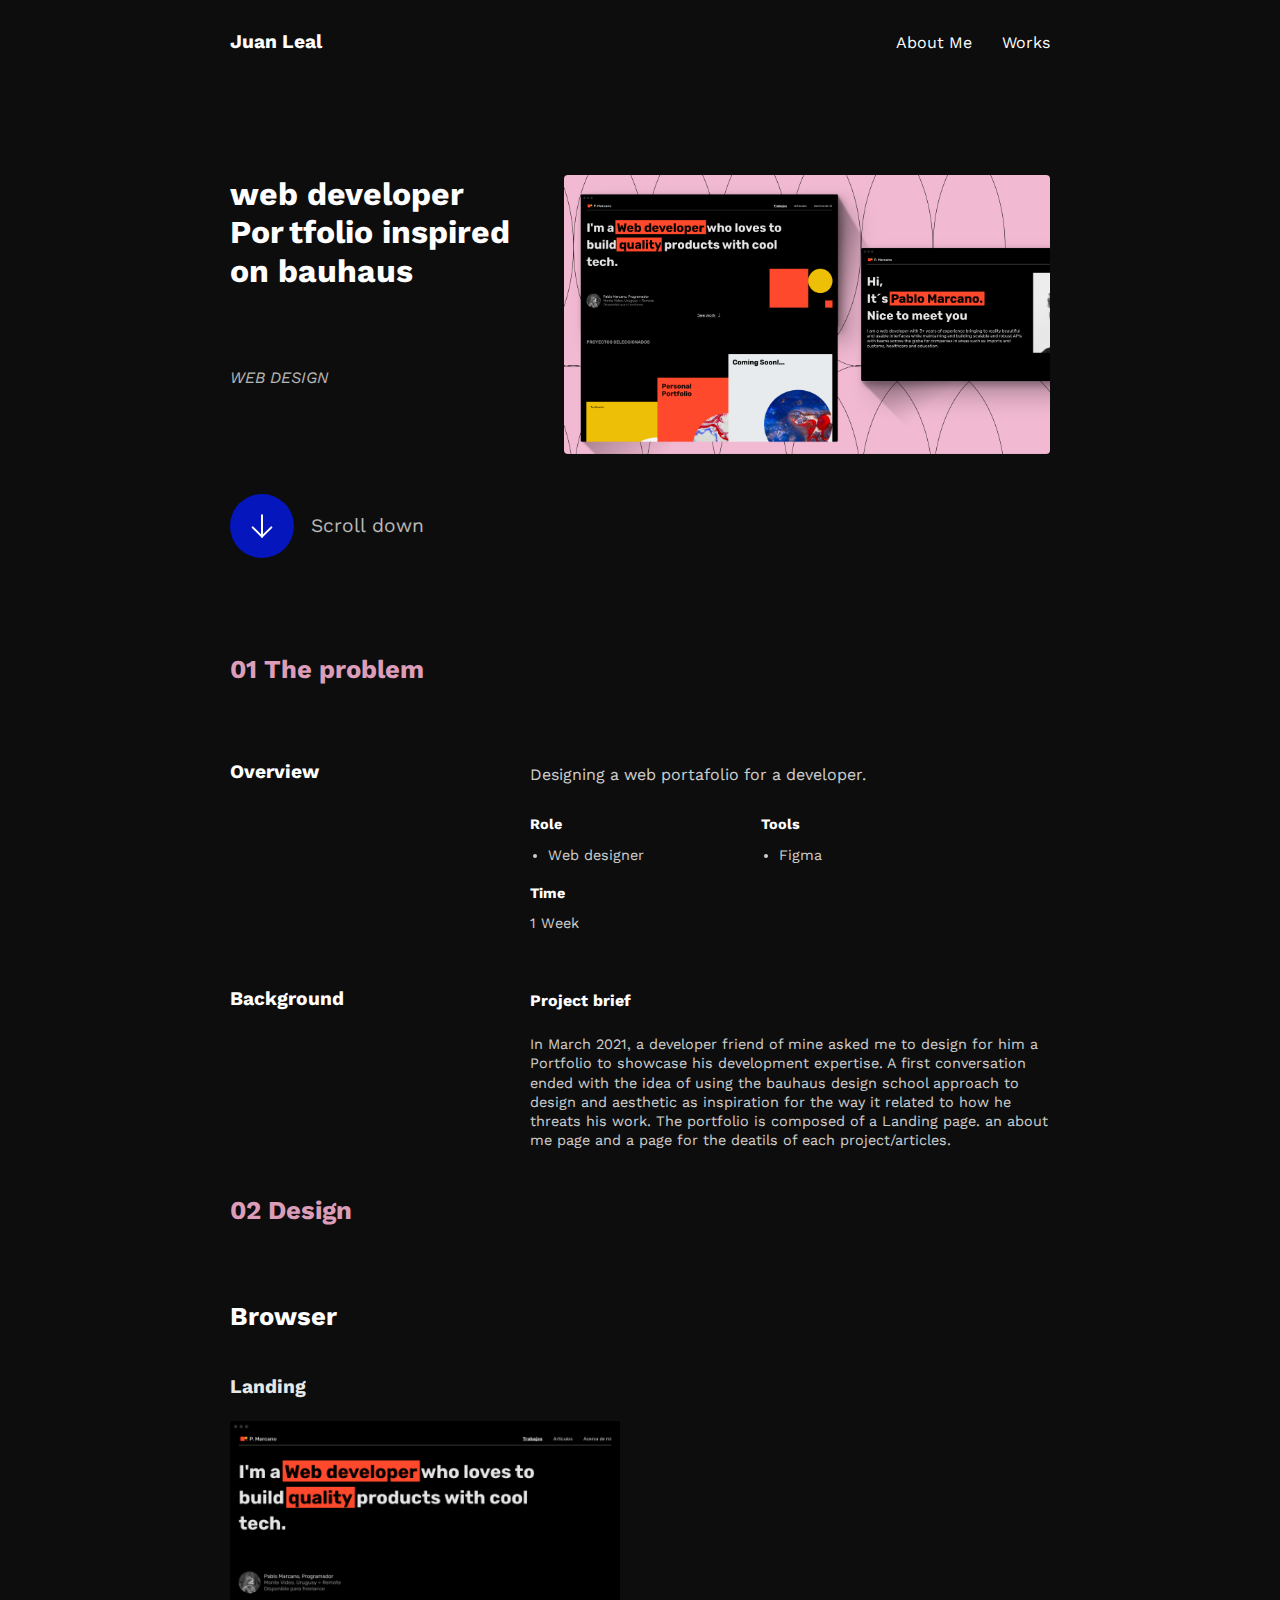
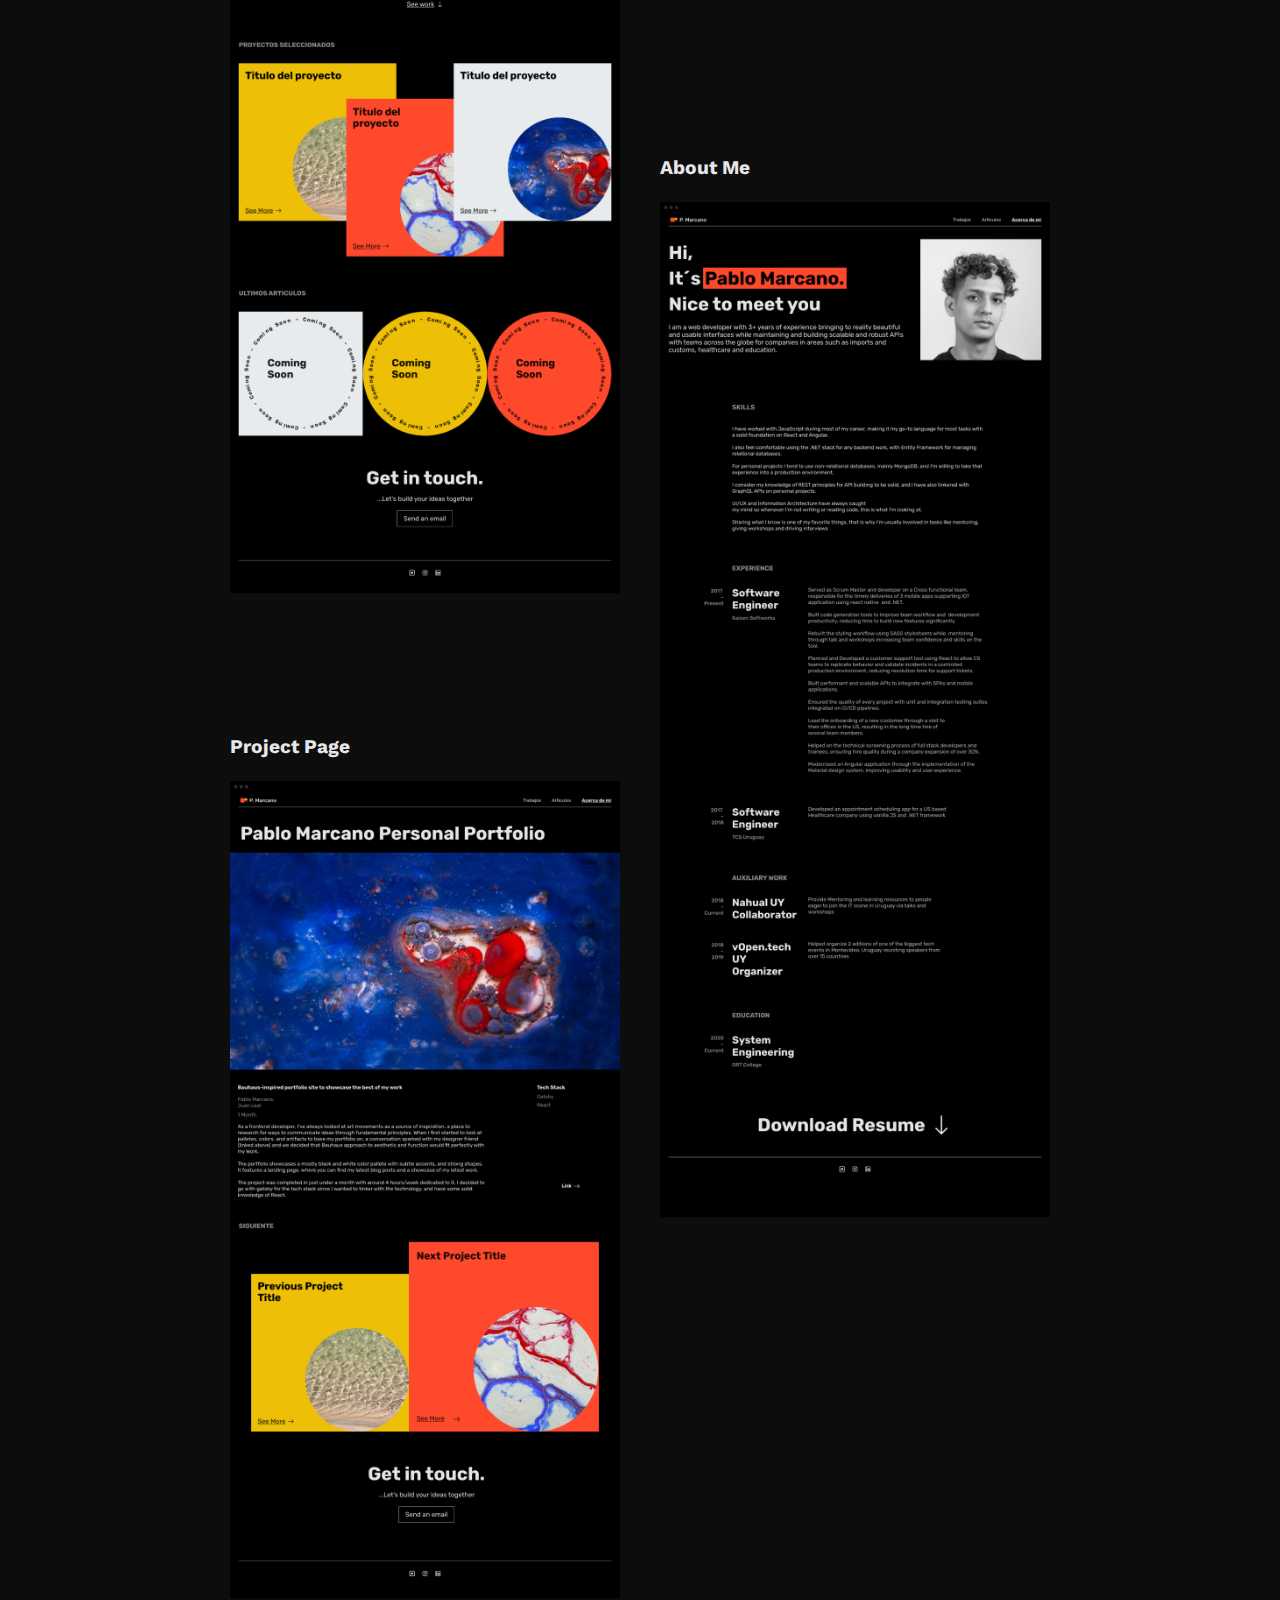
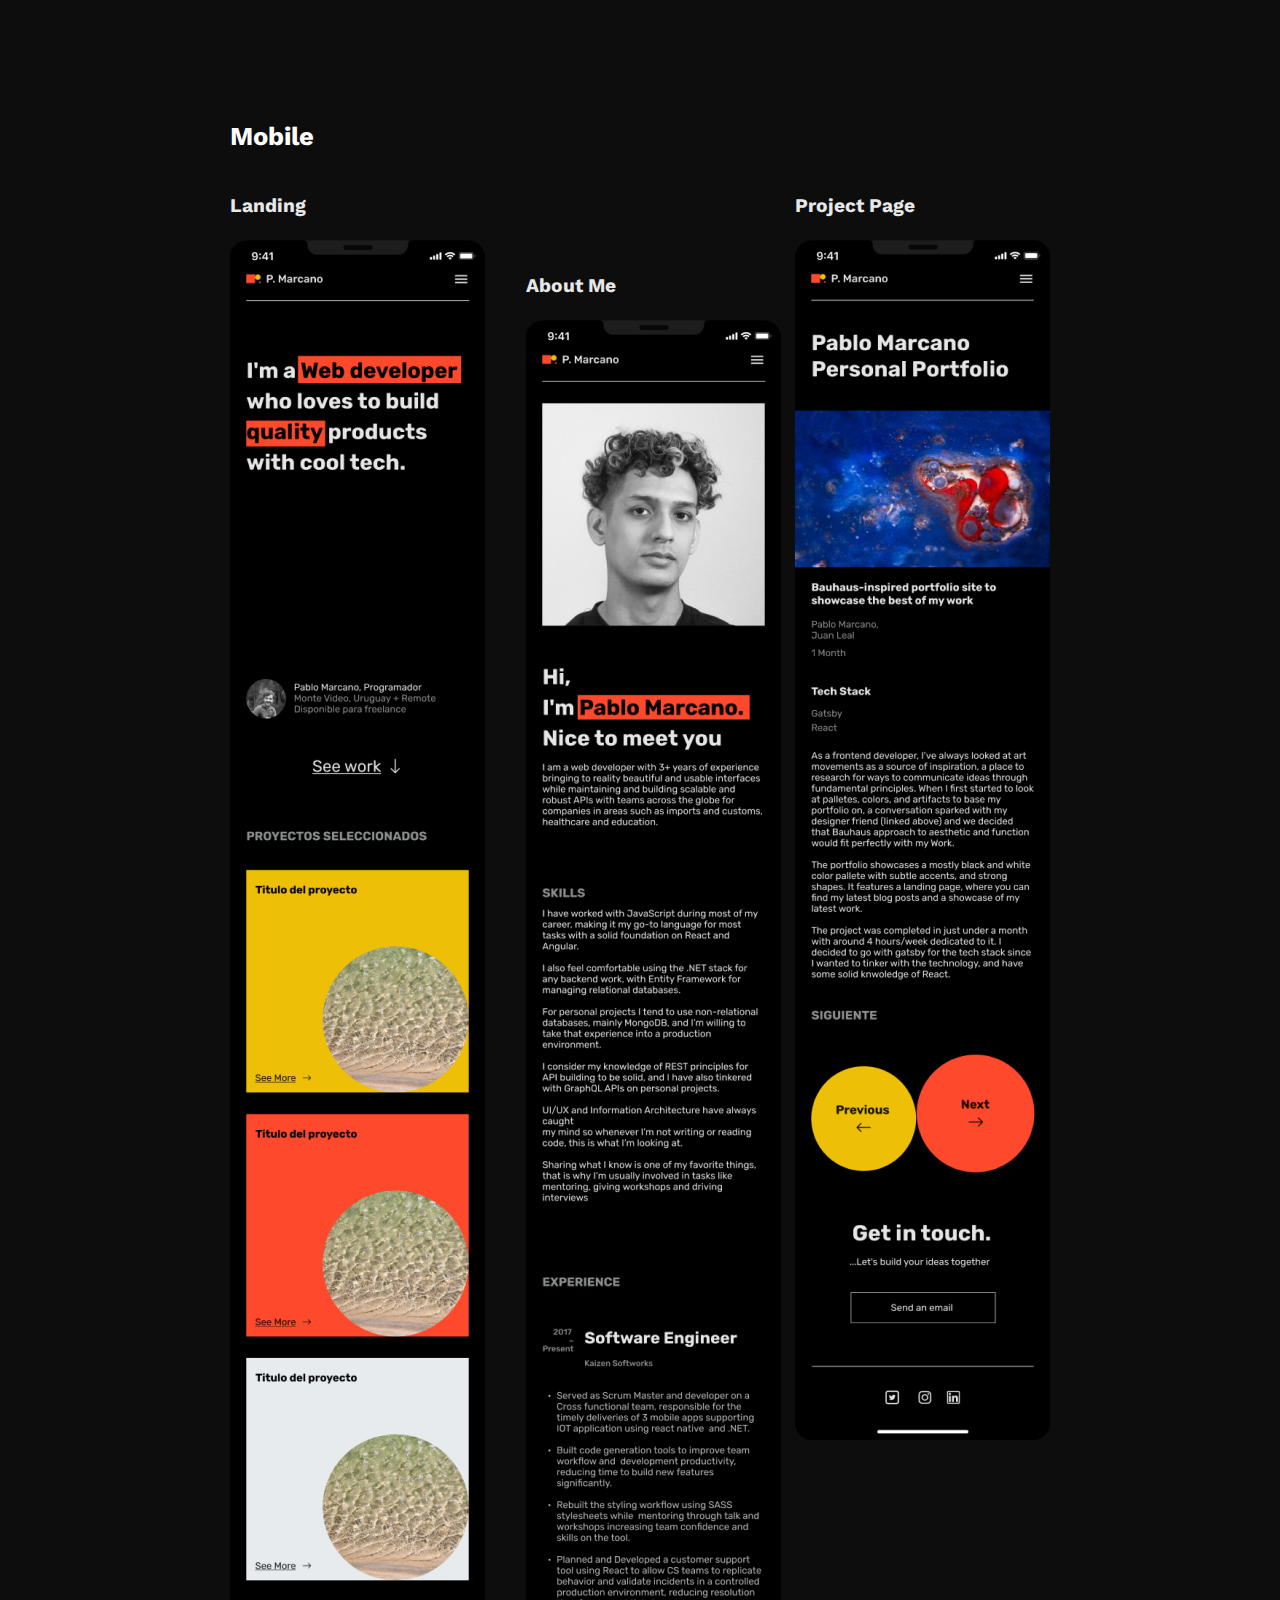
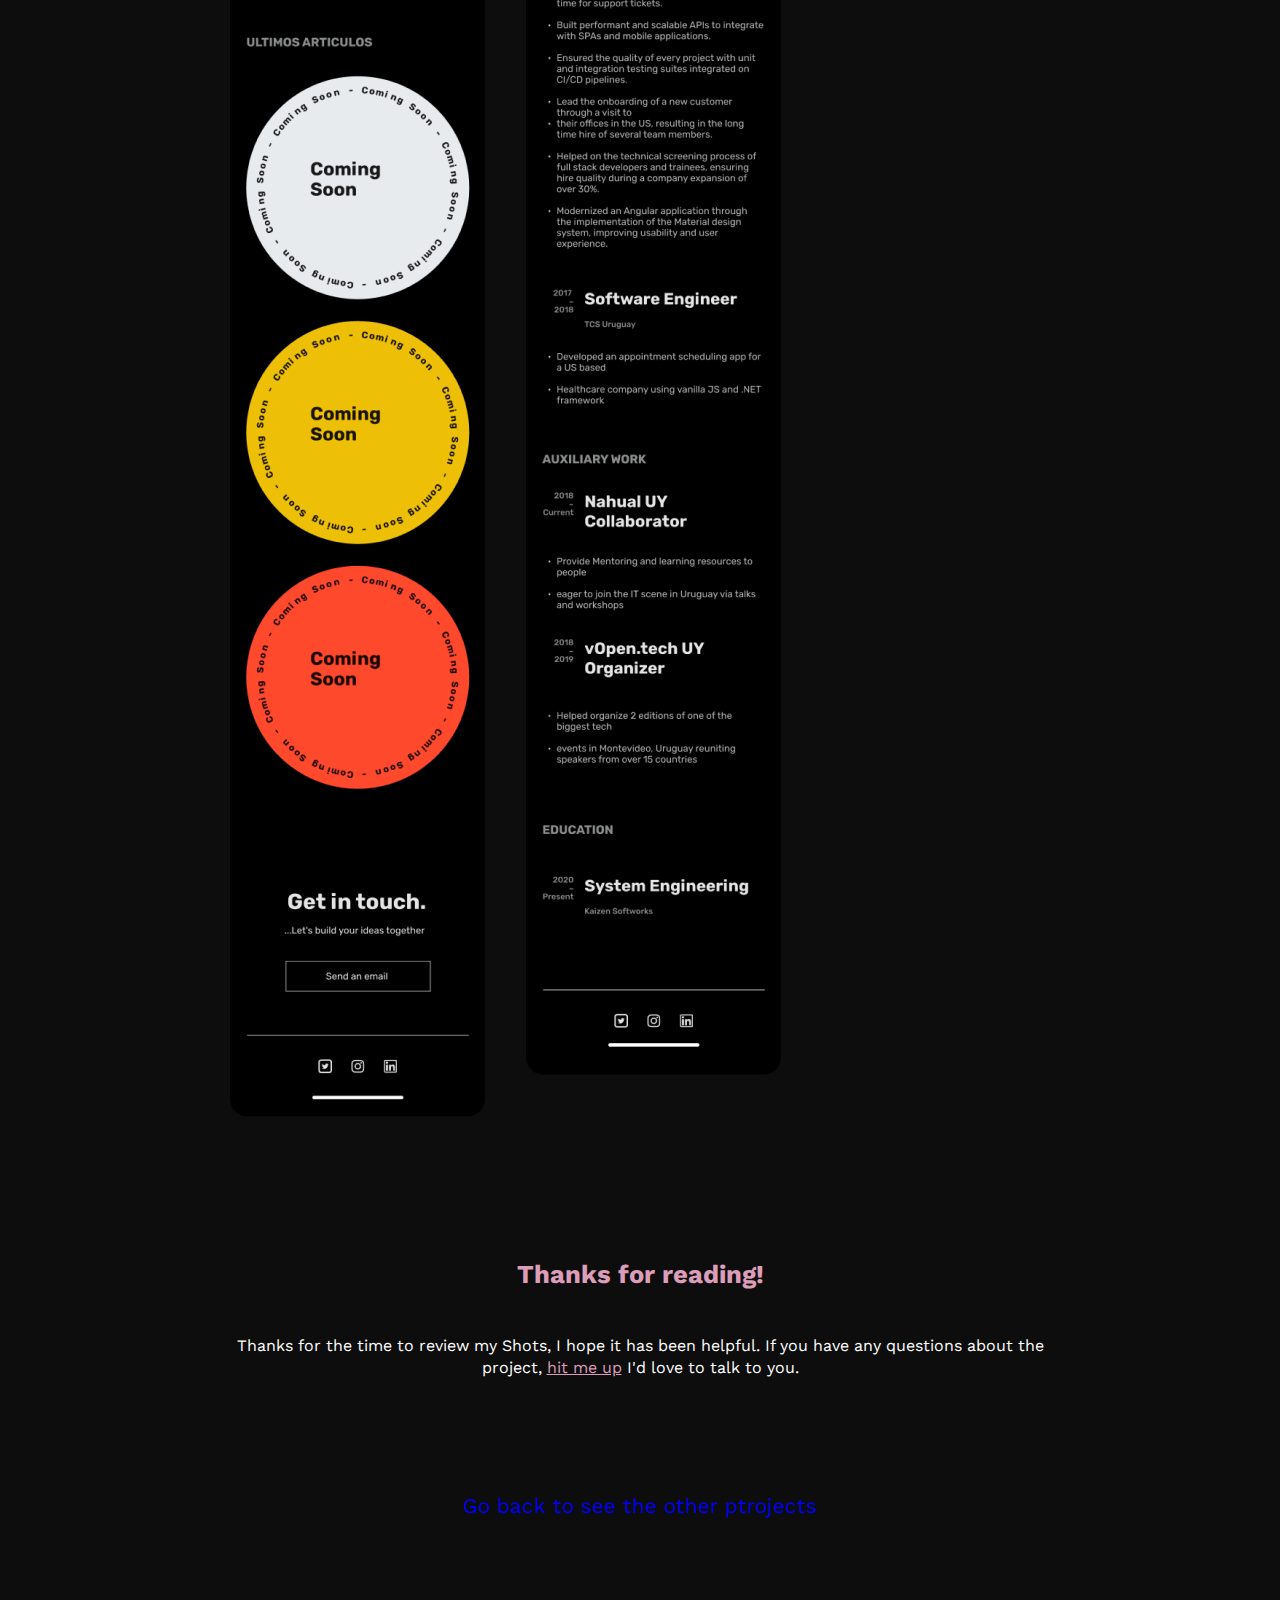
==== proyecto__pablo-portfolio.html @ e5cb71b0 "fiz link and upload html and img" ====
<!DOCTYPE html>
<html lang="en">
<head>
    <meta charset="UTF-8">
    <meta http-equiv="X-UA-Compatible" content="IE=edge">
    <meta name="viewport" content="width=device-width, initial-scale=1.0">
    <title>UI Designs</title>
	<link rel="preconnect" href="https://fonts.googleapis.com">
	<link rel="preconnect" href="https://fonts.gstatic.com" crossorigin>
	<link href="https://fonts.googleapis.com/css2?family=Syncopate:wght@700&family=Work+Sans:wght@400;700&display=swap" rel="stylesheet">
    <link rel="stylesheet" href="css/main.css">
</head>
<body>
    <header>
		<div class="nav-content">
			<a href="index.html" class="logo">Juan Leal</a>
			<nav>
				<ul class="nav-links">
					<li>
						<a href="#">About Me</a>
					</li>
					<li>
						<a href="#">Works</a>
					</li>
				</ul>
			</nav>
		</div>
	</header>
    <div class="wrapper">
        <section class="hero__project p-p__hero">
            <div class="hero-container__proyect">
                <h1 class="project__h1">web developer Por<span class="space"></span>tfolio inspired on bauhaus</h1>
                <p class="hero_pre-tile">WEB DESIGN</p>
                <img src="img/project-hero__pablo-portfolio.png" alt="project cover hero" class="hero-img__project">
            </div>
            <div class="scroll-down">
				<div class="scroll-down__icon">
					<svg viewBox="0 0 32 32" fill="none" xmlns="http://www.w3.org/2000/svg">
						<path d="M16 26.6666V5.33325" stroke="white" stroke-width="2" stroke-linecap="round" stroke-linejoin="round"/>
						<path d="M6.66666 17.3333L16 26.6666L25.3333 17.3333" stroke="white" stroke-width="2" stroke-linecap="round" stroke-linejoin="round"/>
						</svg>						
				</div>
				<p>Scroll down</p>
			</div>
        </section>
        <section class="description">
            <h2 class="title__description">01 The problem</h2>
            <div class="info-grid">
                <h3 class="more-info__subtitl subtitle__overview">Overview</h3>
                <div class="overview__grid">
                    <p class="poblem-desc">Designing a web portafolio for a developer.</p>
                    <div class="more-info__div--roles">
                        <p class="more-info__sub-title">Role</p>
                        <ul class="more-info__item more-info__list">
                            <li>Web designer</li>
                        </ul>
                    </div>
                    <div class="more-info__div--tools">
                        <p class="more-info__sub-title">Tools</p>
                        <ul class="more-info__item more-info__list">
                            <li>Figma</li>
                        </ul>
                    </div>
                    <div class="more-info__div--time">
                        <p class="more-info__sub-title">Time</p>
                        <p class="more-info__item">1 Week</p>
                    </div>
                </div>
                <h3 class="more-info__subtitl subtitle__background">Background</h3>
                <div class="project-brief">
                    <p class="project-info__sub-title">Project brief</p>
                    <p class="project-info__desc">In March 2021, a developer friend of mine asked me to design for him a Portfolio to showcase his development expertise. A first conversation ended with the idea of using the bauhaus design school approach to design and aesthetic as inspiration for the way it related to how he threats his work.  The portfolio is composed of a Landing page. an about me page and a page for the deatils of each project/articles.</p>
                </div>
            </div>
        </section>
        <section class="designs">
            <h2 class="title__designs">02 Design</h2>
            <h3 class="design__title">Browser</h3>
            <div class="design-grid__p-p">
                <div class="design-card__p-p p-p__landing">
                    <p class="design__sub-title">Landing</p>
                    <img class="p-p__cover" src="img/browser__landing.png" alt="">
                </div>
                <div class="design-card__p-p p-p__about-me">
                    <p class="design__sub-title">About Me</p>
                    <img class="p-p__cover" src="img/browser__about-me.png" alt="">
                </div>
                <div class="design-card__p-p p-p__project-page ">
                    <p class="design__sub-title">Project Page</p>
                    <img class="p-p__cover" src="img/browser__project-page.png" alt="">
                </div>
                <div class="design-grid__mobile">
                    <h3 class="design__title design__title--mobile">Mobile</h3>
                    <div class="design-card__p-p p-p__landing--mobile">
                        <p class="design__sub-title">Landing</p>
                        <img class="p-p__cover" src="img/phone__landing.png" alt="">
                    </div>
                    <div class="design-card__p-p p-p__about-me--mobile">
                        <p class="design__sub-title">About Me</p>
                        <img class="p-p__cover" src="img/phone__about-me.png" alt="">
                    </div>
                    <div class="design-card__p-p p-p__project-page--mobile">
                        <p class="design__sub-title">Project Page</p>
                        <img class="p-p__cover" src="img/phone__project-page.png" alt="">
                    </div>
                </div>
            </div>
        </section>
        <section class="thanks">
            <h2 class="title__thanks">Thanks for reading!</h2>
            <p class="tanks__desc">Thanks for the time to review my Shots, I hope it has been helpful. If you have any questions about the project, <span>hit me up</span> I'd love to talk to you.</p>
        </section>
        <footer>
            <a href="#" class="back-link">Go back to see the other ptrojects</a>
        </footer>
    </div>
</body>
</html>
---- css/main.css ----
*:focus {
  outline: none;
}

body {
  font-size: 10px;
  background: #0D0D0D;
  font-family: work sans, ubuntu;
  color: #FFFFFF;
  margin: 0;
}

a {
  text-decoration: none;
  font-size: 1.3rem;
}

h1 {
  font-family: syncopate, work sans;
  font-size: 1.8rem;
  line-height: 2rem;
}

h1 strong {
  color: #DC9DB9;
}

header {
  -webkit-box-sizing: border-box;
          box-sizing: border-box;
  position: -webkit-sticky;
  position: sticky;
  width: 100%;
  padding: 3em 2em 2em;
  top: 0;
  background: #0D0D0D;
  z-index: 999;
}

header .nav-content {
  display: -webkit-box;
  display: -ms-flexbox;
  display: flex;
  -webkit-box-pack: justify;
      -ms-flex-pack: justify;
          justify-content: space-between;
  margin: 0 auto;
  max-width: 820px;
}

header .nav-links {
  display: -webkit-box;
  display: -ms-flexbox;
  display: flex;
  gap: 1.6em;
  list-style-type: none;
  padding: 0.3em 0;
  margin: 0;
  height: 100%;
  width: 100%;
}

header .nav-links a {
  color: white;
  padding: 0 0 0 .9em;
  font-size: .9rem;
}

header .nav-links a:hover {
  background: none;
  text-decoration: underline;
}

header .logo {
  color: white;
  font-weight: bold;
  font-size: 1.2rem;
}

.wrapper {
  padding: 0 2.1em 0;
  display: block;
}

.hero-image__container {
  display: -webkit-box;
  display: -ms-flexbox;
  display: flex;
  -webkit-box-pack: end;
      -ms-flex-pack: end;
          justify-content: end;
}

.hero-image__container .hero-img {
  display: -webkit-box;
  display: -ms-flexbox;
  display: flex;
  position: absolute;
  z-index: -1;
  padding: 1em 0 0;
}

.hero-image__container .hero-img .circle1 {
  background-color: #0416BC;
  content: "";
  border-radius: 100%;
  width: 50px;
  height: 366px;
  -ms-flex-line-pack: end;
      align-content: flex-end;
}

.hero-image__container .hero-img .circle2 {
  background-color: #0416BC;
  content: "";
  border-radius: 100%;
  width: 90px;
  height: 366px;
  -ms-flex-line-pack: end;
      align-content: flex-end;
}

.hero-image__container .hero-img .circle3 {
  background-color: #0416BC;
  content: "";
  border-radius: 100%;
  width: 110px;
  height: 366px;
  -ms-flex-line-pack: end;
      align-content: flex-end;
}

.landing__h1 {
  font-family: syncopate, work sans;
  font-size: 1.8rem;
  margin-top: 1.5em;
  line-height: 2rem;
  margin-bottom: 0em;
}

.scroll-down {
  display: -webkit-box;
  display: -ms-flexbox;
  display: flex;
  -webkit-box-align: center;
      -ms-flex-align: center;
          align-items: center;
  margin-top: 3.2em;
}

.scroll-down .scroll-down__icon {
  background-color: #0416BC;
  content: "";
  border-radius: 100%;
  width: 56px;
  height: 56px;
  display: -webkit-flexbox;
  display: -ms-flexbox;
  display: -webkit-box;
  display: flex;
  -webkit-flex-align: center;
  -ms-flex-align: center;
  -webkit-box-align: center;
          align-items: center;
  -webkit-box-pack: center;
      -ms-flex-pack: center;
          justify-content: center;
}

.scroll-down .scroll-down__icon svg {
  width: 2rem;
}

.scroll-down p {
  font-size: 1.2rem;
  margin-left: .9em;
  opacity: 70%;
}

h2 {
  font-family: syncopate, work sans;
  font-size: 1.5rem;
  color: #DC9DB9;
  margin: 0 0 1em;
}

section.about-me {
  margin-top: 0;
  padding-top: 8em;
}

section.about-me p {
  font-size: 1.2rem;
  line-height: 1.6rem;
  margin: .9em 0 0;
  opacity: 90%;
}

section.about-me p span {
  color: #DC9DB9;
  text-decoration: underline;
}

.selected-works {
  padding-top: 8em;
}

.selected-works h2 {
  margin: 0 0 1em;
}

div.work-card {
  display: -ms-grid;
  display: grid;
  gap: 1.6em;
  -ms-grid-columns: 1fr 2fr;
      grid-template-columns: 1fr 2fr;
      grid-template-areas: 'title-pre title-pre' 'project-img project-img' 'content content';
  -webkit-box-pack: center;
      -ms-flex-pack: center;
          justify-content: center;
  margin-bottom: 3em;
}

div.work-card .title-pre {
  -ms-grid-row: 1;
  -ms-grid-column: 1;
  -ms-grid-column-span: 2;
  grid-area: title-pre;
  margin: 0;
  font-size: .9rem;
  opacity: 70%;
}

div.work-card .content {
  -ms-grid-row: 3;
  -ms-grid-column: 1;
  -ms-grid-column-span: 2;
  grid-area: content;
}

div.work-card .content p.title {
  font-size: 1.2rem;
  font-weight: 500;
  margin: 0;
}

div.work-card .content p.desc {
  font-size: .9rem;
  margin: .4em 0;
  line-height: 1.2rem;
  opacity: 90%;
}

div.work-card .content a.project-link {
  display: -webkit-box;
  display: -ms-flexbox;
  display: flex;
  -webkit-box-align: center;
      -ms-flex-align: center;
          align-items: center;
  justify-items: center;
  margin-top: .6em;
  gap: .1em;
}

div.work-card .content a.project-link span {
  font-size: .9rem;
}

div.work-card .content a.project-link svg.link-icon {
  width: 24px;
  height: 24px;
  padding-bottom: 0.1em;
}

div.work-card .content a.project-link :hover {
  text-decoration: underline;
}

div.work-card .project-cover {
  -ms-grid-row: 2;
  -ms-grid-column: 1;
  -ms-grid-column-span: 2;
  grid-area: project-img;
  max-width: 100%;
  max-height: 100%;
  border-radius: 7px;
  background-size: cover;
}

.contact-form {
  min-height: 40vh;
  display: -webkit-box;
  display: -ms-flexbox;
  display: flex;
  margin-top: 4em;
  -webkit-box-orient: vertical;
  -webkit-box-direction: normal;
      -ms-flex-direction: column;
          flex-direction: column;
  -webkit-box-pack: center;
      -ms-flex-pack: center;
          justify-content: center;
  -webkit-box-align: center;
      -ms-flex-align: center;
          align-items: center;
  background-color: #0416BC;
  background-image: url("../img/Background1.2.png");
  background-size: cover;
}

.contact-form h2 {
  text-align: center;
  color: #fff;
  max-width: 85%;
  margin: 2em 0 1.2em;
}

.contact-form h2 strong {
  color: #DC9DB9;
}

.contact-form .form {
  display: -webkit-box;
  display: -ms-flexbox;
  display: flex;
  -webkit-box-orient: vertical;
  -webkit-box-direction: normal;
      -ms-flex-direction: column;
          flex-direction: column;
  border-radius: 24px;
  overflow: hidden;
  width: 60%;
  margin-bottom: 4em;
}

.contact-form .form .form-input, .contact-form .form .form-button {
  border: none;
}

.contact-form .form .form-input {
  padding: 16px 16px;
  font-weight: bold;
  font-size: .7rem;
  letter-spacing: .1rem;
}

.contact-form .form .form-button {
  background: #0D0D0D;
}

.contact-form .form svg {
  width: 24px;
  height: 24px;
  padding: 4px 4px;
}

.rrss-links {
  display: -webkit-box;
  display: -ms-flexbox;
  display: flex;
  gap: 5em;
  list-style-type: none;
  padding: .8em 0  0;
  margin: 0;
  height: 100%;
  width: 100%;
  min-height: 10vh;
  -webkit-box-pack: center;
      -ms-flex-pack: center;
          justify-content: center;
  -webkit-box-align: center;
      -ms-flex-align: center;
          align-items: center;
}

.rrss-links svg {
  height: 24px;
}

.rrss-links .social-icon:hover {
  -webkit-transform: scale(1.2);
          transform: scale(1.2);
  -webkit-transition: 200ms;
  transition: 200ms;
}

.rrss-links .social-icon:active {
  -webkit-transform: scale(1);
          transform: scale(1);
  -webkit-transition: 200ms;
  transition: 200ms;
}

footer p.last-text {
  font-size: 1.2rem;
  text-align: center;
  margin: 3em 0 .2em;
}

.hero__project .scroll-down {
  margin: 4em 0 2em;
}

.hero-container__proyect {
  display: -ms-grid;
  display: grid;
  -ms-grid-columns: 1fr 1fr;
      grid-template-columns: 1fr 1fr;
  -ms-grid-rows: min-content auto;
      grid-template-rows: -webkit-min-content auto;
      grid-template-rows: min-content auto;
  gap: 1.4em;
      grid-template-areas: 'heading-sub heading-sub' 'heading heading' 'hero-img hero-img';
  padding: 1em 0 0;
}

.hero-container__proyect .hero-img__project {
  -ms-grid-row: 3;
  -ms-grid-column: 1;
  -ms-grid-column-span: 2;
  grid-area: hero-img;
  max-width: 100%;
  border-radius: 4px;
  margin-top: .6em;
}

.hero-container__proyect .project__h1 {
  -ms-grid-row: 2;
  -ms-grid-column: 1;
  -ms-grid-column-span: 2;
  grid-area: heading;
  margin: 0;
}

.hero-container__proyect .hero_pre-tile {
  -ms-grid-row: 1;
  -ms-grid-column: 1;
  -ms-grid-column-span: 2;
  grid-area: heading-sub;
  margin: 0;
  font-size: 1.6em;
  font-style: italic;
  opacity: 70%;
}

section.description {
  padding-top: 4em;
  margin-bottom: 2em;
}

.title__description {
  margin: 1em 0 2em;
}

.info-grid {
  display: -ms-grid;
  display: grid;
  -ms-grid-columns: .5fr 1fr;
      grid-template-columns: .5fr 1fr;
  -ms-grid-rows: .08fr 1fr .08fr .8fr;
      grid-template-rows: .08fr 1fr .08fr .8fr;
  gap: 2em;
      grid-template-areas: 'overview overview' 'desc-overview desc-overview' 'background background' 'desc-background desc-background';
}

.info-grid .more-info__subtitl {
  font-size: 1.2rem;
  margin: 0;
}

.info-grid .subtitle__overview {
  -ms-grid-row: 1;
  -ms-grid-column: 1;
  -ms-grid-column-span: 2;
  grid-area: overview;
}

.info-grid .overview__grid {
  -ms-grid-row: 2;
  -ms-grid-column: 1;
  -ms-grid-column-span: 2;
  grid-area: desc-overview;
  display: -ms-grid;
  display: grid;
  -ms-grid-columns: 1fr 1fr;
      grid-template-columns: 1fr 1fr;
  margin-bottom: 1.6em;
      grid-template-areas: 'desc desc' 'roles tools' 'time time';
}

.info-grid .overview__grid .poblem-desc {
  -ms-grid-row: 1;
  -ms-grid-column: 1;
  -ms-grid-column-span: 2;
  grid-area: desc;
  font-size: 1rem;
  line-height: 1.4rem;
  opacity: 80%;
  margin: .2em 0 1em;
}

.info-grid .overview__grid .more-info__item {
  font-size: .9rem;
  opacity: 80%;
  margin: 0;
}

.info-grid .overview__grid .more-info__div--roles {
  -ms-grid-row: 2;
  -ms-grid-column: 1;
  grid-area: roles;
  margin: 0;
}

.info-grid .overview__grid .more-info__div--tools {
  -ms-grid-row: 2;
  -ms-grid-column: 2;
  grid-area: tools;
  margin: 0;
}

.info-grid .overview__grid .more-info__div--time {
  -ms-grid-row: 3;
  -ms-grid-column: 1;
  -ms-grid-column-span: 2;
  grid-area: time;
  margin: 0;
}

.info-grid .overview__grid .more-info__sub-title {
  font-size: .9rem;
  font-weight: bold;
}

.info-grid .overview__grid .more-info__list {
  -webkit-padding-start: 18px;
          padding-inline-start: 18px;
  margin: 0;
}

.info-grid .overview__grid .more-info__list li {
  padding-bottom: 8px;
}

.info-grid .subtitle__background {
  -ms-grid-row: 3;
  -ms-grid-column: 1;
  -ms-grid-column-span: 2;
  grid-area: background;
}

.info-grid .project-brief {
  -ms-grid-row: 4;
  -ms-grid-column: 1;
  -ms-grid-column-span: 2;
  grid-area: desc-background;
}

.info-grid .project-brief .project-info__sub-title {
  font-size: 1rem;
  font-weight: bold;
  margin: .2em 0 1.2em;
}

.info-grid .project-brief .project-info__desc {
  font-size: .9rem;
  line-height: 1.2rem;
  opacity: 80%;
}

.designs > :last-child {
  margin: 0 0 6em;
}

.title__designs {
  margin-bottom: 2em;
}

.desgin-flex {
  margin: 0 0 10em;
  display: -ms-grid;
  display: grid;
  -ms-grid-columns: 1fr 1fr;
      grid-template-columns: 1fr 1fr;
  gap: 2em;
      grid-template-areas: 'design-desc design-desc' 'design-img design-img';
}

.desgin-flex .design-desc {
  -ms-grid-row: 1;
  -ms-grid-column: 1;
  -ms-grid-column-span: 2;
  grid-area: design-desc;
  z-index: -1;
}

.desgin-flex .desing__subtitle {
  font-size: 12rem;
  line-height: 4rem;
  font-weight: bold;
  opacity: 15%;
  margin: 0 0 -.3em;
}

.desgin-flex .design__image {
  -ms-grid-row: 2;
  -ms-grid-column: 1;
  -ms-grid-column-span: 2;
  grid-area: design-img;
  border-radius: 8px;
  max-width: 100%;
}

.reverse .desing__subtitle {
  text-align: end;
}

.design__title {
  font-size: 1.6rem;
  font-weight: bold;
  margin: 0;
}

.thanks {
  min-height: 20vh;
  padding-top: 2em;
  text-align: center;
}

.thanks .title__thanks {
  font-size: 1.2rem;
}

.thanks .tanks__desc {
  font-size: 1rem;
  line-height: 1.4em;
  text-align: center;
}

.thanks .tanks__desc span {
  color: #DC9DB9;
  text-decoration: underline;
}

footer {
  min-height: 15vh;
  text-align: center;
  margin-top: 4em;
}

.design-grid__p-p {
  display: -ms-grid;
  display: grid;
  -ms-grid-rows: min-content auto;
      grid-template-rows: -webkit-min-content auto;
      grid-template-rows: min-content auto;
  -ms-grid-columns: 1fr;
      grid-template-columns: 1fr;
  gap: 2em;
  padding-top: 1em;
      grid-template-areas: 'landing' 'about-me' 'project' 'title-mobile' 'mobile';
}

.design-grid__p-p .p-p__landing {
  -ms-grid-row: 1;
  -ms-grid-column: 1;
  grid-area: landing;
}

.design-grid__p-p .p-p__about-me {
  -ms-grid-row: 2;
  -ms-grid-column: 1;
  grid-area: about-me;
  margin: auto;
}

.design-grid__p-p .p-p__project-page {
  -ms-grid-row: 3;
  -ms-grid-column: 1;
  grid-area: project;
}

.design-grid__p-p .design__title--mobile {
  -ms-grid-row: 1;
  -ms-grid-column: 1;
  -ms-grid-column-span: 2;
  grid-area: title-mobile;
  margin-bottom: 0;
}

.design-grid__p-p .design-grid__mobile {
  -ms-grid-row: 5;
  -ms-grid-column: 1;
  grid-area: mobile;
  display: -ms-grid;
  display: grid;
  -ms-grid-rows: min-content auto;
      grid-template-rows: -webkit-min-content auto;
      grid-template-rows: min-content auto;
  -ms-grid-columns: 1fr 1fr;
      grid-template-columns: 1fr 1fr;
  gap: .6em 2em;
  -webkit-box-pack: justify;
      -ms-flex-pack: justify;
          justify-content: space-between;
      grid-template-areas: 'title-mobile title-mobile' 'landing__mobile about-me__mobile' 'project__mobile about-me__mobile';
}

.design-grid__p-p .design-grid__mobile .p-p__landing--mobile {
  -ms-grid-row: 2;
  -ms-grid-column: 1;
  grid-area: landing__mobile;
  padding-bottom: 4em;
}

.design-grid__p-p .design-grid__mobile .p-p__about-me--mobile {
  -ms-grid-row: 2;
  -ms-grid-row-span: 2;
  -ms-grid-column: 2;
  grid-area: about-me__mobile;
  margin: auto;
}

.design-grid__p-p .design-grid__mobile .p-p__project-page--mobile {
  -ms-grid-row: 3;
  -ms-grid-column: 1;
  grid-area: project__mobile;
}

.design-grid__p-p .design-card__p-p .design__sub-title {
  font-size: 1.2rem;
  margin: 1em 0 1.2em;
  font-weight: bold;
  opacity: 90%;
}

.design-grid__p-p .design-card__p-p .p-p__cover {
  max-width: 100%;
}

.space {
  padding: 0 .08em;
}

@media only screen and (min-width: 390px) {
  h1 {
    font-size: 2rem;
    margin-top: 1em;
    line-height: 2.4rem;
  }
  .hero-img {
    padding: 4em 0 0;
  }
  .scroll-down {
    margin-top: 4em;
  }
  .hero__project .scroll-down {
    padding: 0 0 1em;
  }
  .hero-container__proyect {
    padding: 2em 0 0;
    gap: 1.6em;
  }
  .thanks .title__thanks {
    font-size: 1.4rem;
  }
}

@media only screen and (min-width: 590px) {
  .landing__h1 {
    font-size: 2.8rem;
    margin-top: 0.8em;
    line-height: 3rem;
  }
  .hero-img {
    padding: 4em 0 0;
  }
  .scroll-down {
    margin-top: 4em;
  }
  section.about-me {
    padding-top: 8em;
  }
  section.about-me h2 {
    margin-bottom: 1.4em;
  }
  section.selected-works {
    padding-top: 8em;
  }
  section.selected-works h2 {
    margin-bottom: 1.4em;
  }
  div.work-card {
    display: -ms-grid;
    display: grid;
    gap: 2em;
    -ms-grid-columns: 1fr 60%;
        grid-template-columns: 1fr 60%;
        grid-template-areas: 'title-pre title-pre' 'content project-img';
    -webkit-box-pack: center;
        -ms-flex-pack: center;
            justify-content: center;
    margin: 0 auto 7em;
  }
  div.work-card .title-pre {
    -ms-grid-row: 1;
    -ms-grid-column: 1;
    -ms-grid-column-span: 2;
    grid-area: title-pre;
    font-size: .9rem;
    opacity: 70%;
  }
  div.work-card .content {
    -ms-grid-row: 2;
    -ms-grid-column: 1;
    grid-area: content;
  }
  div.work-card .content p.title {
    font-size: 1.4rem;
    font-weight: 500;
    line-height: .9em;
    margin: 0;
  }
  div.work-card .content p.desc {
    font-size: 1rem;
    margin: .8em .8em 0 0;
    line-height: 1.4rem;
    padding-right: 1.4m;
    opacity: 95%;
  }
  div.work-card .content a.project-link {
    display: -webkit-box;
    display: -ms-flexbox;
    display: flex;
    -webkit-box-align: center;
        -ms-flex-align: center;
            align-items: center;
    justify-items: center;
    gap: .1em;
    margin-top: 1em;
  }
  div.work-card .content a.project-link span {
    font-size: 1rem;
  }
  div.work-card .content a.project-link svg.link-icon {
    width: 24px;
    height: 24px;
    padding-bottom: 0.1em;
  }
  div.work-card .content a.project-link :hover {
    text-decoration: underline;
  }
  div.work-card .project-cover {
    -ms-grid-row: 2;
    -ms-grid-column: 2;
    grid-area: project-img;
    border-radius: 7px;
    background-size: cover;
  }
  .hero__project .scroll-down {
    margin-top: 2em;
  }
  .hero-container__proyect {
    display: -ms-grid;
    display: grid;
    -ms-grid-columns: .5fr 2fr;
        grid-template-columns: .5fr 2fr;
    -ms-grid-rows: min-content auto;
        grid-template-rows: -webkit-min-content auto;
        grid-template-rows: min-content auto;
    gap: 1em;
        grid-template-areas: 'heading hero-img' 'heading-sub hero-img';
    padding: 6em 0 0;
  }
  .hero-container__proyect .hero-img__project {
    -ms-grid-row: 1;
    -ms-grid-row-span: 2;
    -ms-grid-column: 2;
    grid-area: hero-img;
    margin: 0;
  }
  .hero-container__proyect .project__h1 {
    -ms-grid-row: 1;
    -ms-grid-column: 1;
    grid-area: heading;
    margin-right: 1em;
  }
  .hero-container__proyect .hero_pre-tile {
    -ms-grid-row: 2;
    -ms-grid-column: 1;
    grid-area: heading-sub;
  }
  .info-grid {
    -ms-grid-columns: .5fr 1fr;
        grid-template-columns: .5fr 1fr;
    -ms-grid-rows: 1fr 1fr;
        grid-template-rows: 1fr 1fr;
    gap: 4em;
        grid-template-areas: 'overview desc-overview' 'background desc-background';
  }
  .info-grid .subtitle__overview {
    -ms-grid-row: 1;
    -ms-grid-column: 1;
    grid-area: overview;
  }
  .info-grid .overview__grid {
    -ms-grid-row: 1;
    -ms-grid-column: 2;
    grid-area: desc-overview;
    -ms-grid-columns: .8fr 1fr;
        grid-template-columns: .8fr 1fr;
        grid-template-areas: 'desc desc' 'roles tools' 'time time';
  }
  .info-grid .overview__grid .poblem-desc {
    -ms-grid-row: 1;
    -ms-grid-column: 1;
    -ms-grid-column-span: 2;
    grid-area: desc;
    margin: .2em 0 1em;
  }
  .info-grid .overview__grid .more-info__div--roles {
    -ms-grid-row: 2;
    -ms-grid-column: 1;
    grid-area: roles;
  }
  .info-grid .overview__grid .more-info__div--tools {
    -ms-grid-row: 2;
    -ms-grid-column: 2;
    grid-area: tools;
  }
  .info-grid .overview__grid .more-info__div--time {
    -ms-grid-row: 3;
    -ms-grid-column: 1;
    -ms-grid-column-span: 2;
    grid-area: time;
  }
  .info-grid .subtitle__background {
    -ms-grid-row: 2;
    -ms-grid-column: 1;
    grid-area: background;
  }
  .info-grid .project-brief {
    -ms-grid-row: 2;
    -ms-grid-column: 2;
    grid-area: desc-background;
  }
  .info-grid .project-brief .project-info__sub-title {
    margin: .2em 0 1.6em;
  }
  .title__description {
    margin: 1em 0 3em;
  }
  .title__designs {
    margin-bottom: 3em;
  }
  .designs > :last-child {
    margin: 0 0 8em;
  }
  .desgin-flex {
    margin: 0 0 14em;
    -ms-grid-columns: 1fr 2.3fr;
        grid-template-columns: 1fr 2.3fr;
        grid-template-areas: 'design-desc design-img';
  }
  .desgin-flex .design-desc {
    -ms-grid-row: 1;
    -ms-grid-column: 2;
    grid-area: design-desc;
  }
  .desgin-flex .desing__subtitle {
    font-size: 8rem;
    line-height: 5rem;
    margin: 0 0 -.5em;
  }
  .desgin-flex .design__image {
    -ms-grid-row: 1;
    -ms-grid-column: 1;
    grid-area: design-img;
  }
  .reverse {
    -ms-grid-columns: 2.3fr 1fr;
        grid-template-columns: 2.3fr 1fr;
        grid-template-areas: 'design-img design-desc';
  }
  .reverse .design__title {
    text-align: end;
  }
  .thanks .title__thanks {
    font-size: 1.6rem;
  }
  .design-grid__p-p {
    display: -ms-grid;
    display: grid;
    -ms-grid-rows: min-content auto;
        grid-template-rows: -webkit-min-content auto;
        grid-template-rows: min-content auto;
    -ms-grid-columns: 1fr 1fr;
        grid-template-columns: 1fr 1fr;
    gap: 6em 4em;
    padding-top: 2.4em;
        grid-template-areas: 'landing about-me' 'project about-me' 'title-mobile title-mobile' 'mobile mobile';
  }
  .design-grid__p-p .p-p__landing {
    -ms-grid-row: 1;
    -ms-grid-column: 1;
    grid-area: landing;
    margin-bottom: 6em;
  }
  .design-grid__p-p .p-p__about-me {
    -ms-grid-row: 1;
    -ms-grid-row-span: 2;
    -ms-grid-column: 2;
    grid-area: about-me;
    margin: auto;
  }
  .design-grid__p-p .p-p__project-page {
    -ms-grid-row: 2;
    -ms-grid-column: 1;
    grid-area: project;
  }
  .design-grid__p-p .design__title--mobile {
    -ms-grid-row: 1;
    -ms-grid-column: 1;
    -ms-grid-column-span: 3;
    grid-area: title-mobile;
  }
  .design-grid__p-p .design-grid__mobile {
    -ms-grid-row: 4;
    -ms-grid-column: 1;
    -ms-grid-column-span: 2;
    grid-area: mobile;
    display: -ms-grid;
    display: grid;
    gap: 2.4em 0;
    -webkit-box-pack: justify;
        -ms-flex-pack: justify;
            justify-content: space-between;
        grid-template-areas: 'title-mobile title-mobile title-mobile' 'landing__mobile about-me__mobile project__mobile';
  }
  .design-grid__p-p .design-grid__mobile .p-p__landing--mobile {
    -ms-grid-row: 2;
    -ms-grid-column: 1;
    grid-area: landing__mobile;
  }
  .design-grid__p-p .design-grid__mobile .p-p__landing--about-me {
    -ms-grid-row: 2;
    -ms-grid-column: 2;
    grid-area: about-me__mobile;
  }
  .design-grid__p-p .design-grid__mobile .p-p__landing--project-page {
    -ms-grid-row: 2;
    -ms-grid-column: 3;
    grid-area: project__mobile;
  }
  .design-grid__p-p .design-card__p-p .design__sub-title {
    font-size: 1.2rem;
    margin-bottom: 1.2em;
    font-weight: bold;
    opacity: 90%;
  }
  .design-grid__p-p .design-card__p-p .p-p__cover {
    max-width: 100%;
  }
}

@media only screen and (min-width: 920px) {
  body {
    padding: 0 0 0;
  }
  header {
    padding: 2.1 0 0;
  }
  header .nav-links a {
    font-size: 1rem;
  }
  .hero-image__container {
    margin-top: 4.2em;
  }
  .hero-img {
    padding: 0;
  }
  .hero-img .circle1 {
    width: 45px;
    height: 320px;
    -webkit-animation: circle1 2.5s ease-in-out infinite alternate;
            animation: circle1 2.5s ease-in-out infinite alternate;
  }
  .hero-img .circle2 {
    width: 90px;
    height: 320px;
    -webkit-animation: circle2 2.5s ease-in-out infinite alternate;
            animation: circle2 2.5s ease-in-out infinite alternate;
  }
  .hero-img .circle3 {
    width: 180px;
    height: 320px;
    -webkit-animation: circle3 2.5s ease-in-out infinite alternate;
            animation: circle3 2.5s ease-in-out infinite alternate;
  }
  @-webkit-keyframes circle1 {
    0% {
      width: 45px;
    }
    100% {
      width: 200px;
    }
  }
  @keyframes circle1 {
    0% {
      width: 45px;
    }
    100% {
      width: 200px;
    }
  }
  @-webkit-keyframes circle2 {
    0% {
      width: 90px;
    }
    100% {
      width: 60px;
    }
  }
  @keyframes circle2 {
    0% {
      width: 90px;
    }
    100% {
      width: 60px;
    }
  }
  @-webkit-keyframes circle3 {
    0% {
      width: 180px;
    }
    100% {
      width: 45px;
    }
  }
  @keyframes circle3 {
    0% {
      width: 180px;
    }
    100% {
      width: 45px;
    }
  }
  .landing__h1 {
    font-size: 2.1rem;
    margin-top: 2.1em;
    line-height: 2.8rem;
    margin-bottom: 3.6em;
  }
  .scroll-down .scroll-down__icon {
    width: 64px;
    height: 64px;
  }
  h2 {
    font-size: 1.6rem;
    margin-bottom: 1.8em;
  }
  section.about-me {
    margin-top: 4em;
  }
  section.about-me p {
    font-size: 1.6rem;
    line-height: 2rem;
    margin: .9em 0 0;
  }
  .selected-works {
    margin-top: 4em;
  }
  .selected-works h2 {
    margin-bottom: 2.4em;
  }
  div.work-card {
    gap: 1.6em;
  }
  div.work-card .content p.desc {
    padding-right: 1.6em;
  }
  div.work-card .content a.project-link {
    margin-top: .8em;
  }
  div.work-card .content a.project-link :hover {
    text-decoration: underline;
  }
  .contact-form {
    min-width: 100vh;
    min-height: 80vh;
    margin-top: 14em;
  }
  .contact-form h2 {
    margin: 0em 0 1.2em;
  }
  .contact-form .form {
    max-width: 820px;
    margin: .4em auto 0;
    width: 55vh;
    display: -webkit-box;
    display: -ms-flexbox;
    display: flex;
    -webkit-box-orient: horizontal;
    -webkit-box-direction: normal;
        -ms-flex-direction: row;
            flex-direction: row;
    background: #fff;
    border-radius: 50em;
    overflow: hidden;
    border: 0;
    -webkit-transform: translateZ(0);
    -webkit-mask-image: -webkit-radial-gradient(circle, white 100%, black 100%);
  }
  .contact-form .form .form-input {
    border: 0;
    padding: 16px 18px;
    font-weight: bold;
    font-size: .9rem;
    letter-spacing: .1rem;
    -webkit-box-flex: 1;
        -ms-flex: 1 1;
            flex: 1 1;
  }
  .contact-form .form .form-input:focus::-webkit-input-placeholder {
    color: #0D0D0D;
  }
  .contact-form .form .form-input:focus:-ms-input-placeholder {
    color: #0D0D0D;
  }
  .contact-form .form .form-input:focus::-ms-input-placeholder {
    color: #0D0D0D;
  }
  .contact-form .form .form-input:focus::placeholder {
    color: #0D0D0D;
  }
  .contact-form .form button.form-button {
    background: #0D0D0D;
    padding: 0.8em 0.8em 0.6em 0.8em;
    border: none;
    border-radius: 100%;
    margin-left: auto;
  }
  .contact-form .form button.form-button svg {
    width: 24px;
    height: 24px;
  }
  .contact-form .form button.form-button:hover {
    -webkit-transform: scale(0.95);
            transform: scale(0.95);
    -webkit-transition: 200ms;
    transition: 200ms;
  }
  .contact-form .form button.form-button:active {
    -webkit-transform: scale(0.85);
            transform: scale(0.85);
    -webkit-transition: 200ms;
    transition: 200ms;
  }
  .contact-form h2 {
    max-width: 810px;
    font-size: 2.1rem;
  }
  .rrss-links {
    padding: 0;
    min-height: 16vh;
    gap: 6em;
    margin-top: 0;
  }
  .wrapper {
    width: 820px;
    margin: 0 auto;
  }
  .hero-container__proyect {
    -ms-grid-columns: 1fr 1.5fr;
        grid-template-columns: 1fr 1.5fr;
    margin-top: 4em;
  }
  .desgin-flex .desing__subtitle {
    font-size: 10rem;
    line-height: 7rem;
    margin: 0 0 -.5em;
  }
  .desgin-flex .design__title {
    font-size: 1.6rem;
  }
  .hero__project .scroll-down {
    padding-top: 2em;
  }
  .thanks {
    min-height: 25vh;
    padding-top: 2em;
  }
  .thanks .tanks__desc {
    font-size: 1rem;
    line-height: 1.4em;
  }
  .thanks .tanks__desc span {
    color: #DC9DB9;
    text-decoration: underline;
  }
  footer {
    min-height: 10vh;
    text-align: center;
    margin-top: 1em;
    margin-bottom: 2em;
  }
}
/*# sourceMappingURL=main.css.map */
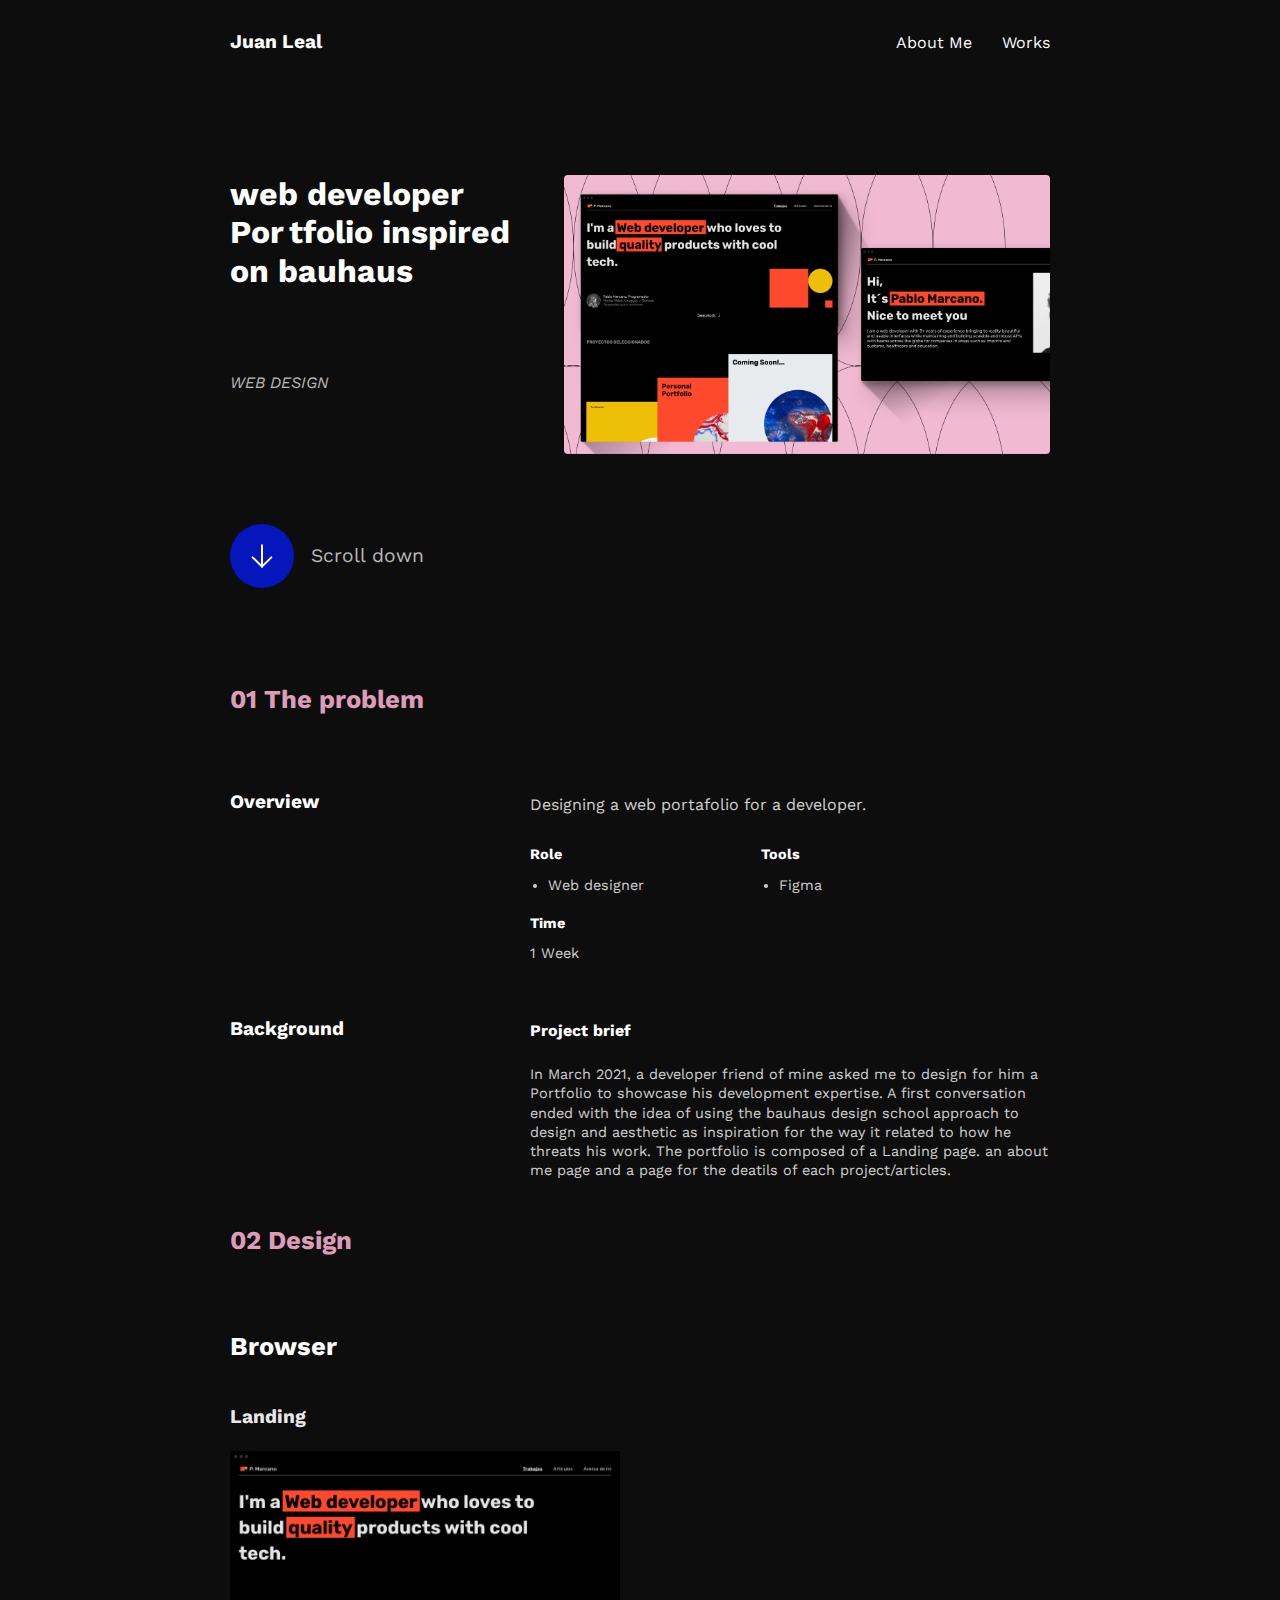
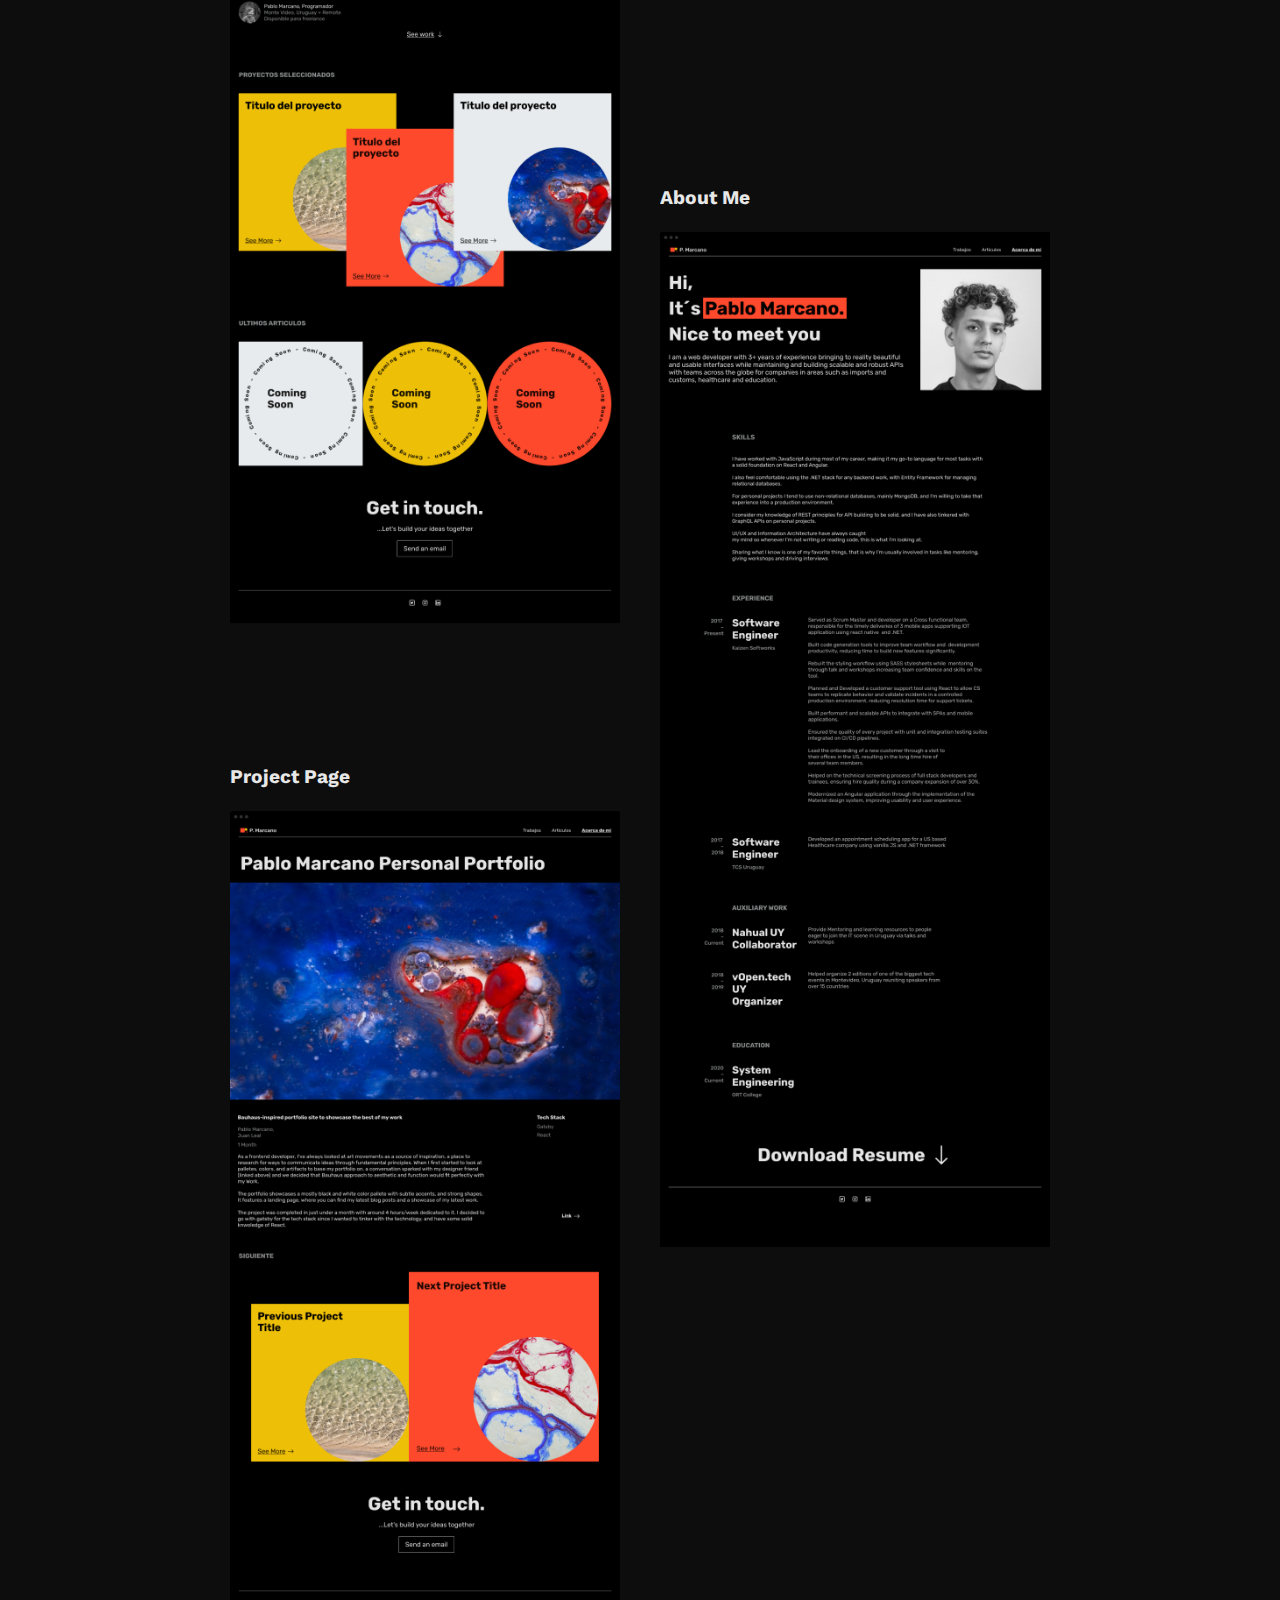
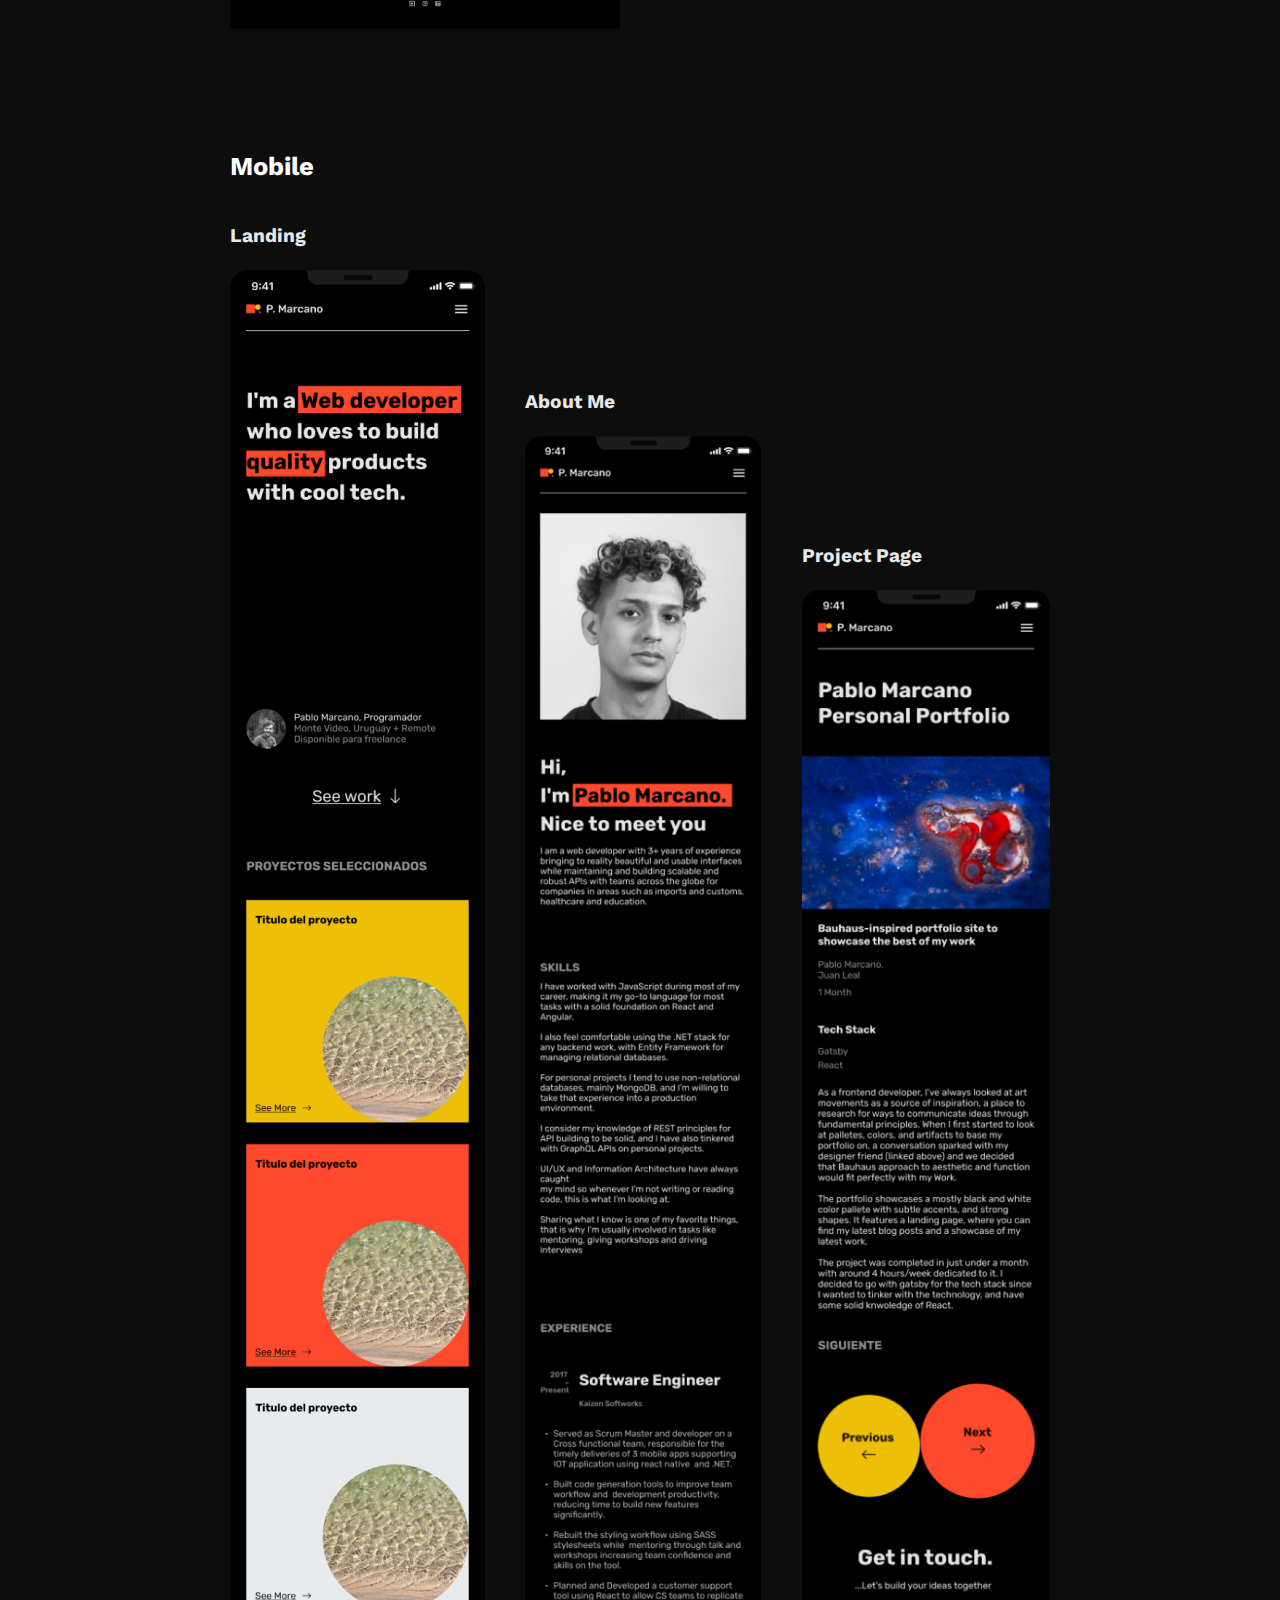
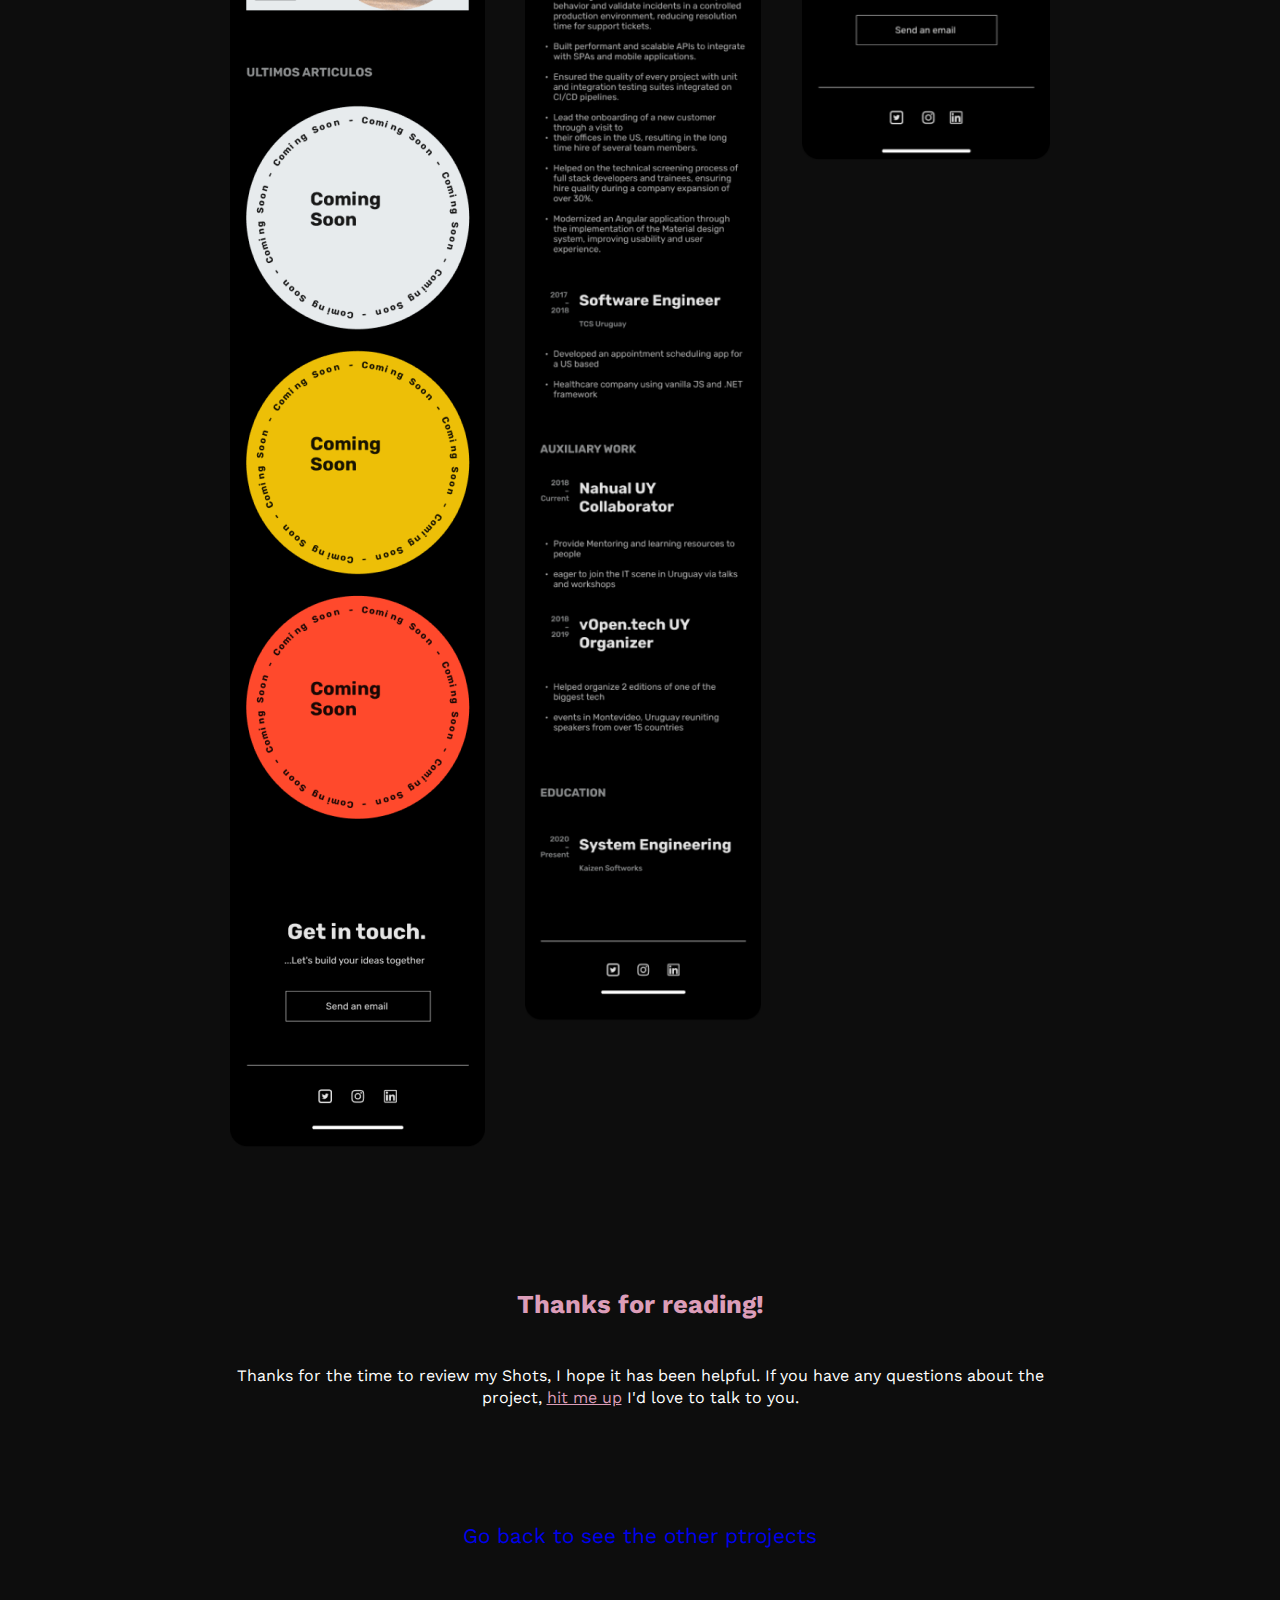
==== commit 7c33e1b0: "fix mobile again" ====
--- a/proyecto__pablo-portfolio.html
+++ b/proyecto__pablo-portfolio.html
@@ -4,7 +4,7 @@
     <meta charset="UTF-8">
     <meta http-equiv="X-UA-Compatible" content="IE=edge">
     <meta name="viewport" content="width=device-width, initial-scale=1.0">
-    <title>UI Designs</title>
+    <title>Web developer Portafolio</title>
 	<link rel="preconnect" href="https://fonts.googleapis.com">
 	<link rel="preconnect" href="https://fonts.gstatic.com" crossorigin>
 	<link href="https://fonts.googleapis.com/css2?family=Syncopate:wght@700&family=Work+Sans:wght@400;700&display=swap" rel="stylesheet">
--- a/css/main.css
+++ b/css/main.css
@@ -402,7 +402,7 @@
 }
 
 .hero__project .scroll-down {
-  margin: 4em 0 2em;
+  margin: 8em 0 2em;
 }
 
 .hero-container__proyect {
@@ -593,7 +593,7 @@
   display: grid;
   -ms-grid-columns: 1fr 1fr;
       grid-template-columns: 1fr 1fr;
-  gap: 2em;
+  gap: 2em 0em;
       grid-template-areas: 'design-desc design-desc'  'design-img design-img';
 }
@@ -770,7 +770,7 @@
     padding: 4em 0 0;
   }
   .scroll-down {
-    margin-top: 4em;
+    margin-top: 6em;
   }
   .hero__project .scroll-down {
     padding: 0 0 1em;
@@ -877,16 +877,15 @@
     background-size: cover;
   }
   .hero__project .scroll-down {
-    margin-top: 2em;
+    margin-top: 5em;
   }
   .hero-container__proyect {
     display: -ms-grid;
     display: grid;
     -ms-grid-columns: .5fr 2fr;
         grid-template-columns: .5fr 2fr;
-    -ms-grid-rows: min-content auto;
-        grid-template-rows: -webkit-min-content auto;
-        grid-template-rows: min-content auto;
+    -ms-grid-rows: .7fr .3fr;
+        grid-template-rows: .7fr .3fr;
     gap: 1em;
         grid-template-areas: 'heading hero-img'  'heading-sub hero-img';
@@ -1057,10 +1056,9 @@
     grid-area: mobile;
     display: -ms-grid;
     display: grid;
-    gap: 2.4em 0;
-    -webkit-box-pack: justify;
-        -ms-flex-pack: justify;
-            justify-content: space-between;
+    -ms-grid-columns: auto auto auto;
+        grid-template-columns: auto auto auto;
+    gap: 2.4em 4em;
         grid-template-areas: 'title-mobile title-mobile title-mobile'  'landing__mobile about-me__mobile project__mobile';
   }
@@ -1069,15 +1067,18 @@
     -ms-grid-column: 1;
     grid-area: landing__mobile;
   }
-  .design-grid__p-p .design-grid__mobile .p-p__landing--about-me {
+  .design-grid__p-p .design-grid__mobile .p-p__about-me--mobile {
     -ms-grid-row: 2;
     -ms-grid-column: 2;
     grid-area: about-me__mobile;
-  }
-  .design-grid__p-p .design-grid__mobile .p-p__landing--project-page {
+    margin: auto 0;
+  }
+  .design-grid__p-p .design-grid__mobile .p-p__project-page--mobile {
     -ms-grid-row: 2;
     -ms-grid-column: 3;
     grid-area: project__mobile;
+    -webkit-margin-before: 32em;
+            margin-block-start: 32em;
   }
   .design-grid__p-p .design-card__p-p .design__sub-title {
     font-size: 1.2rem;
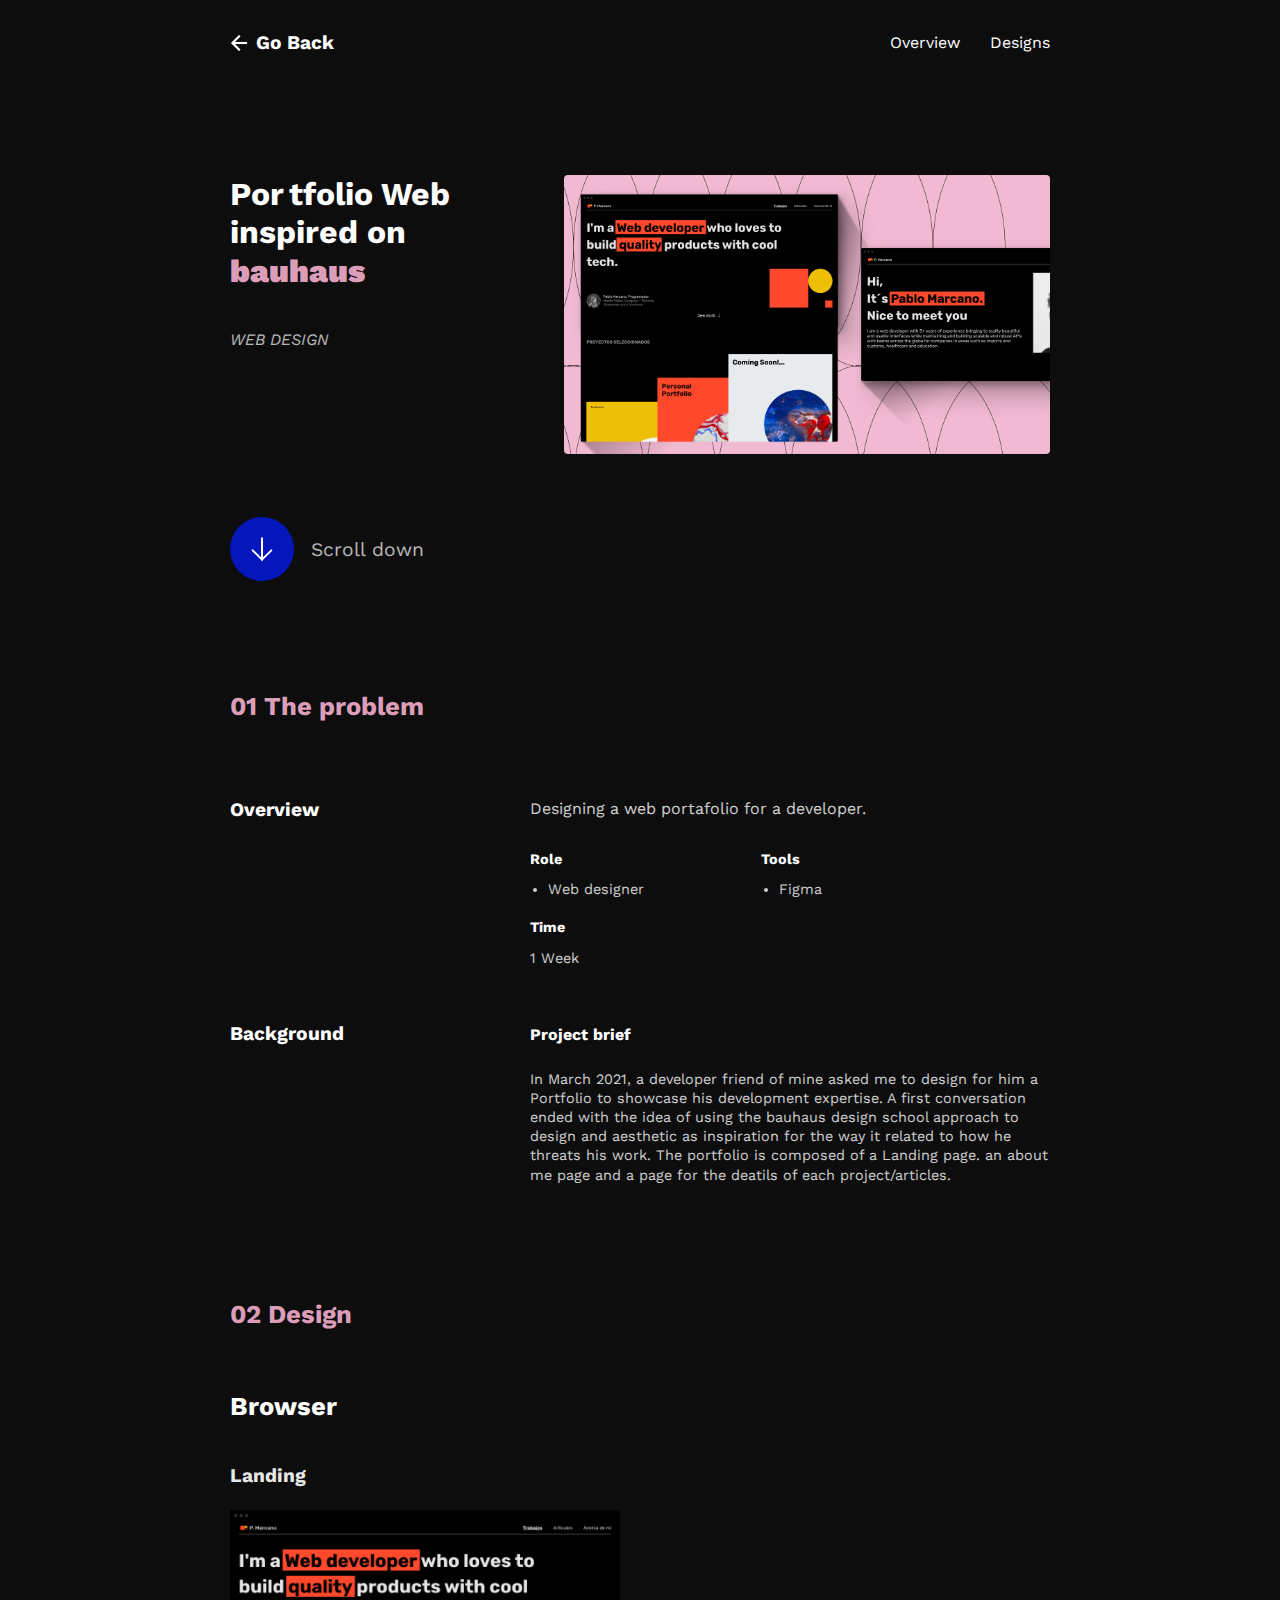
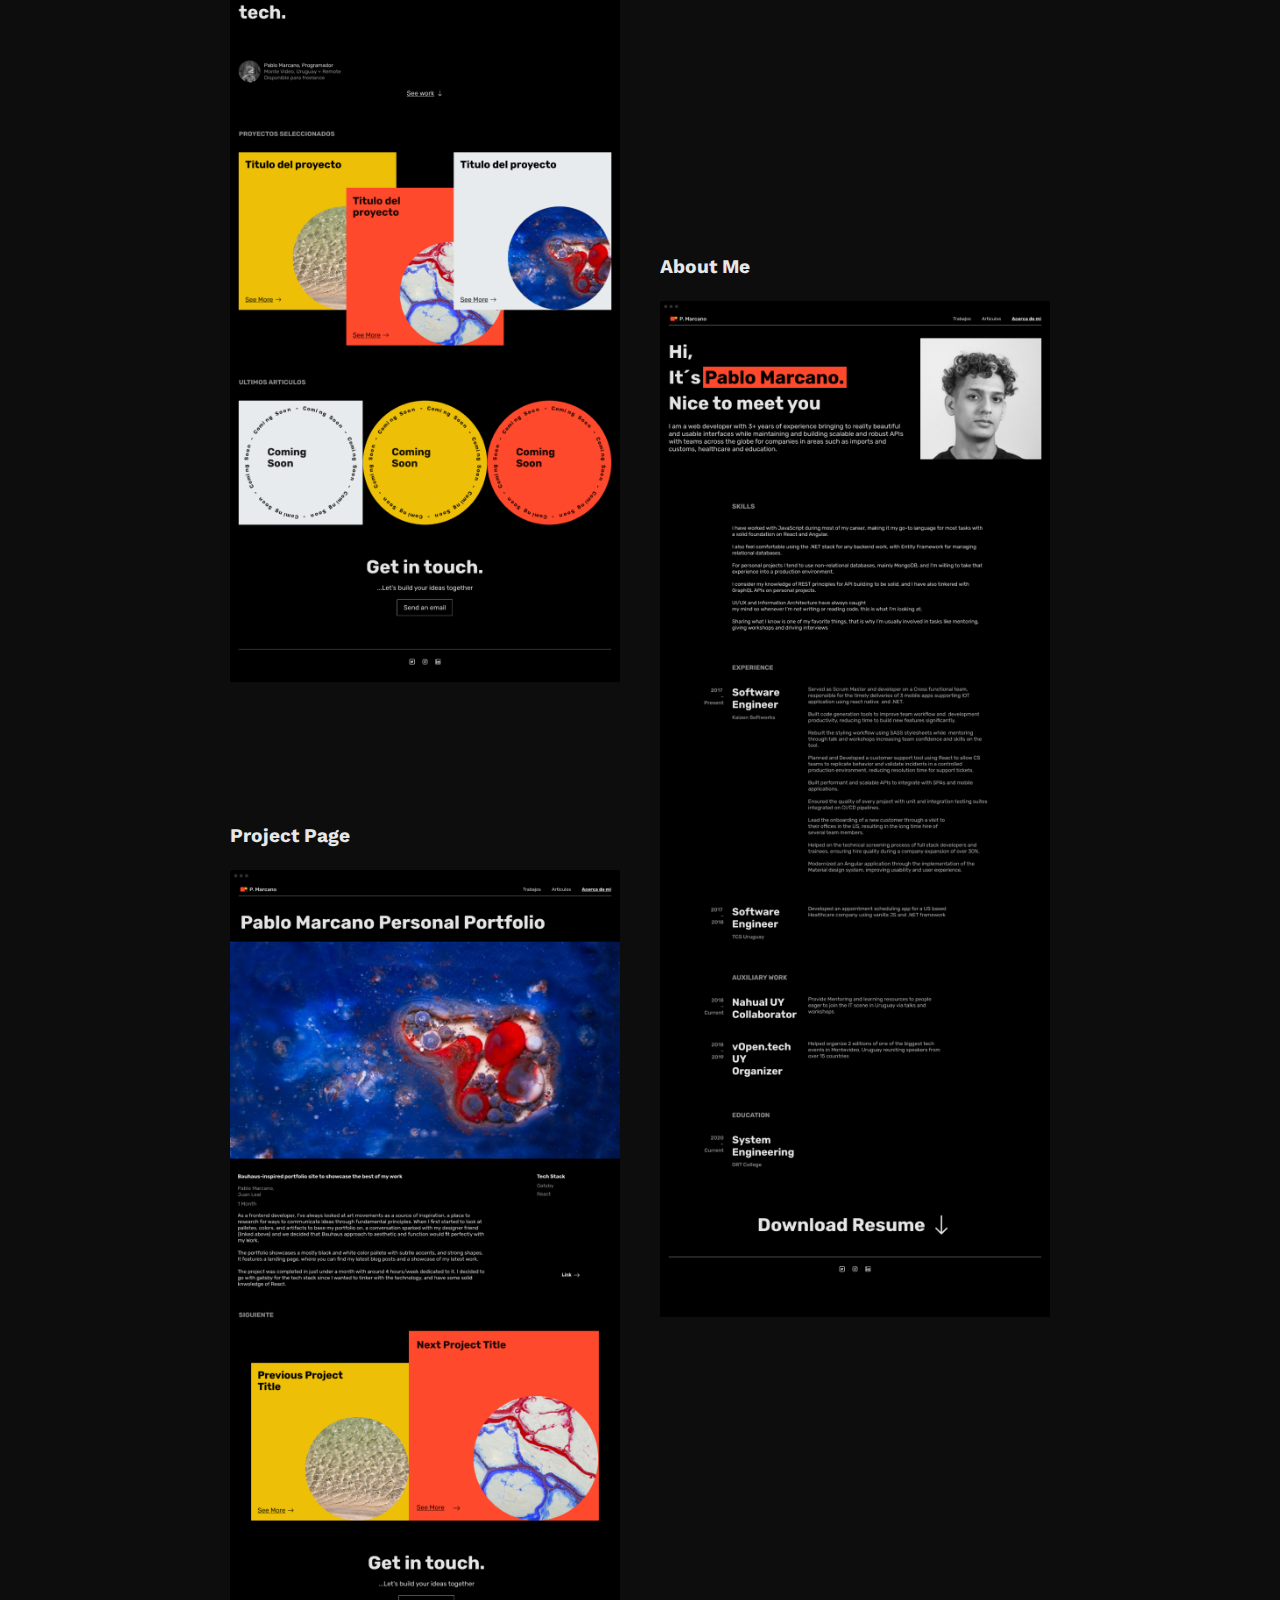
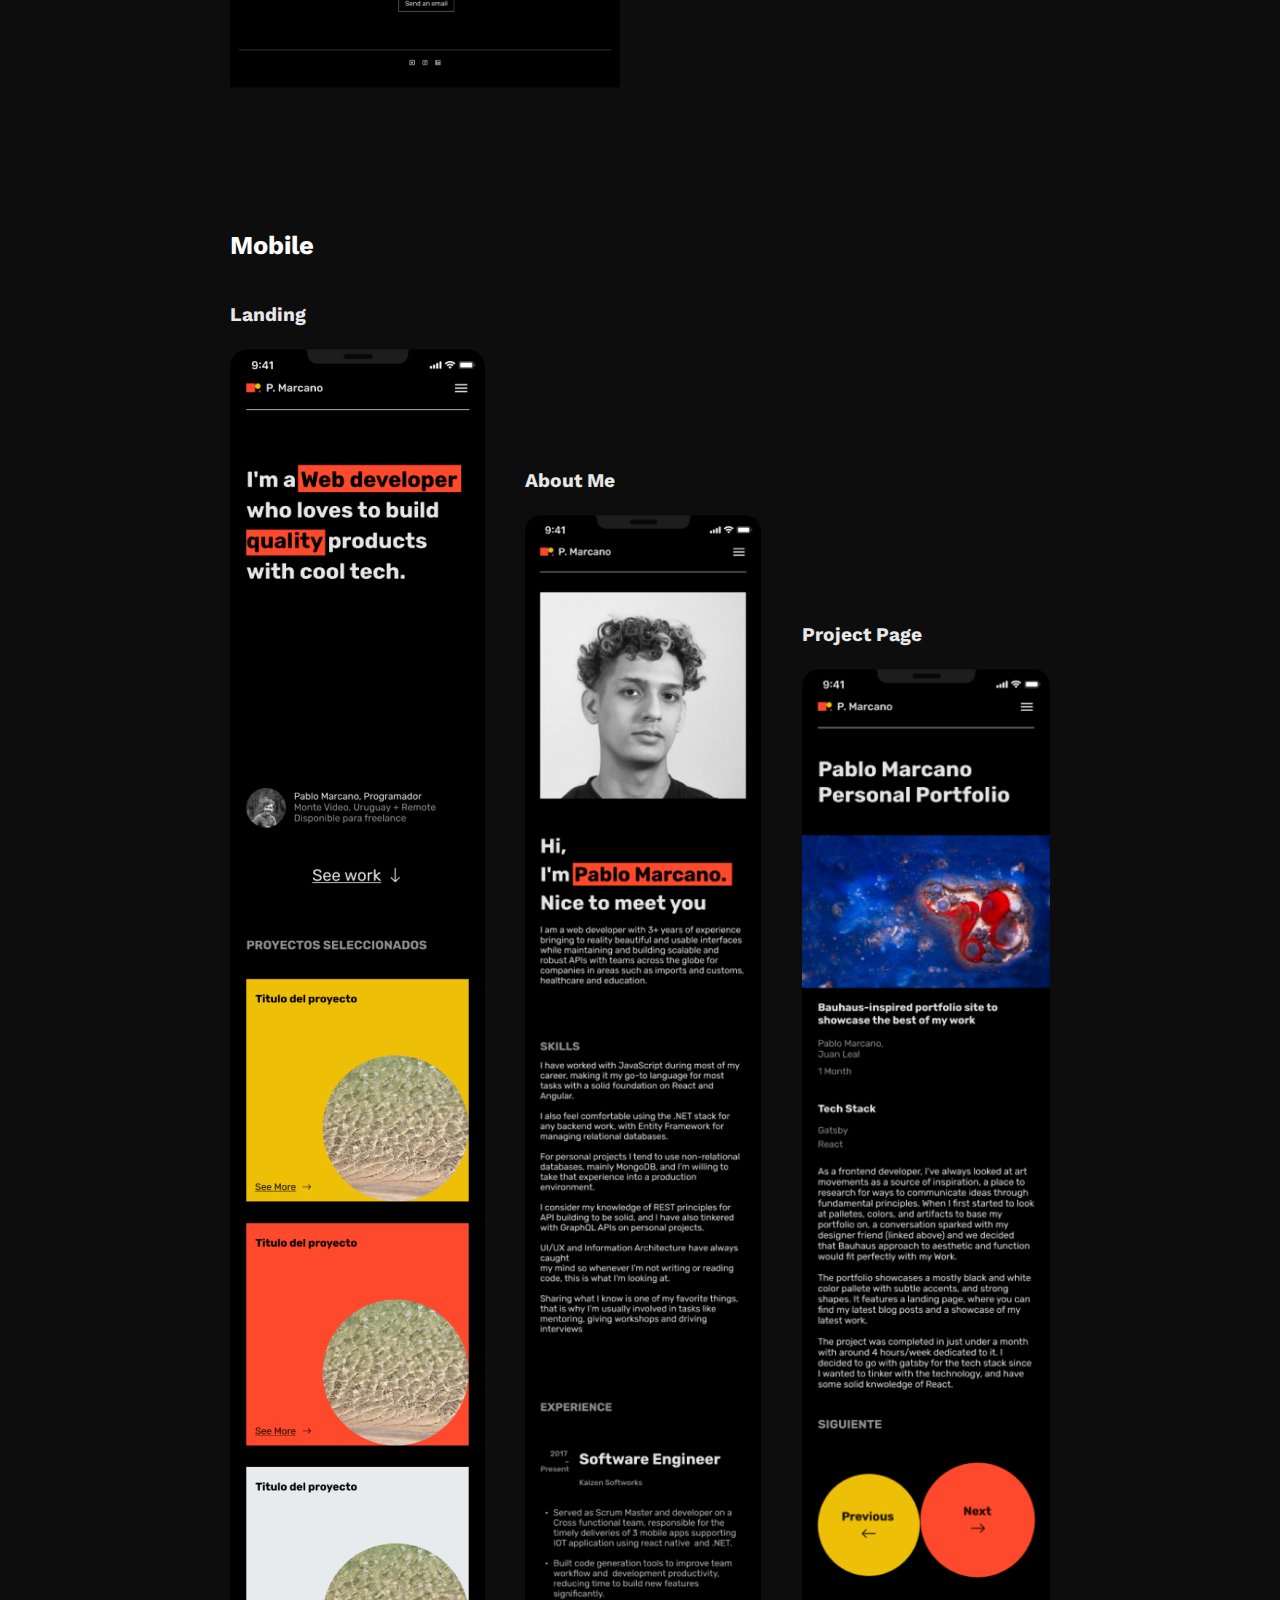
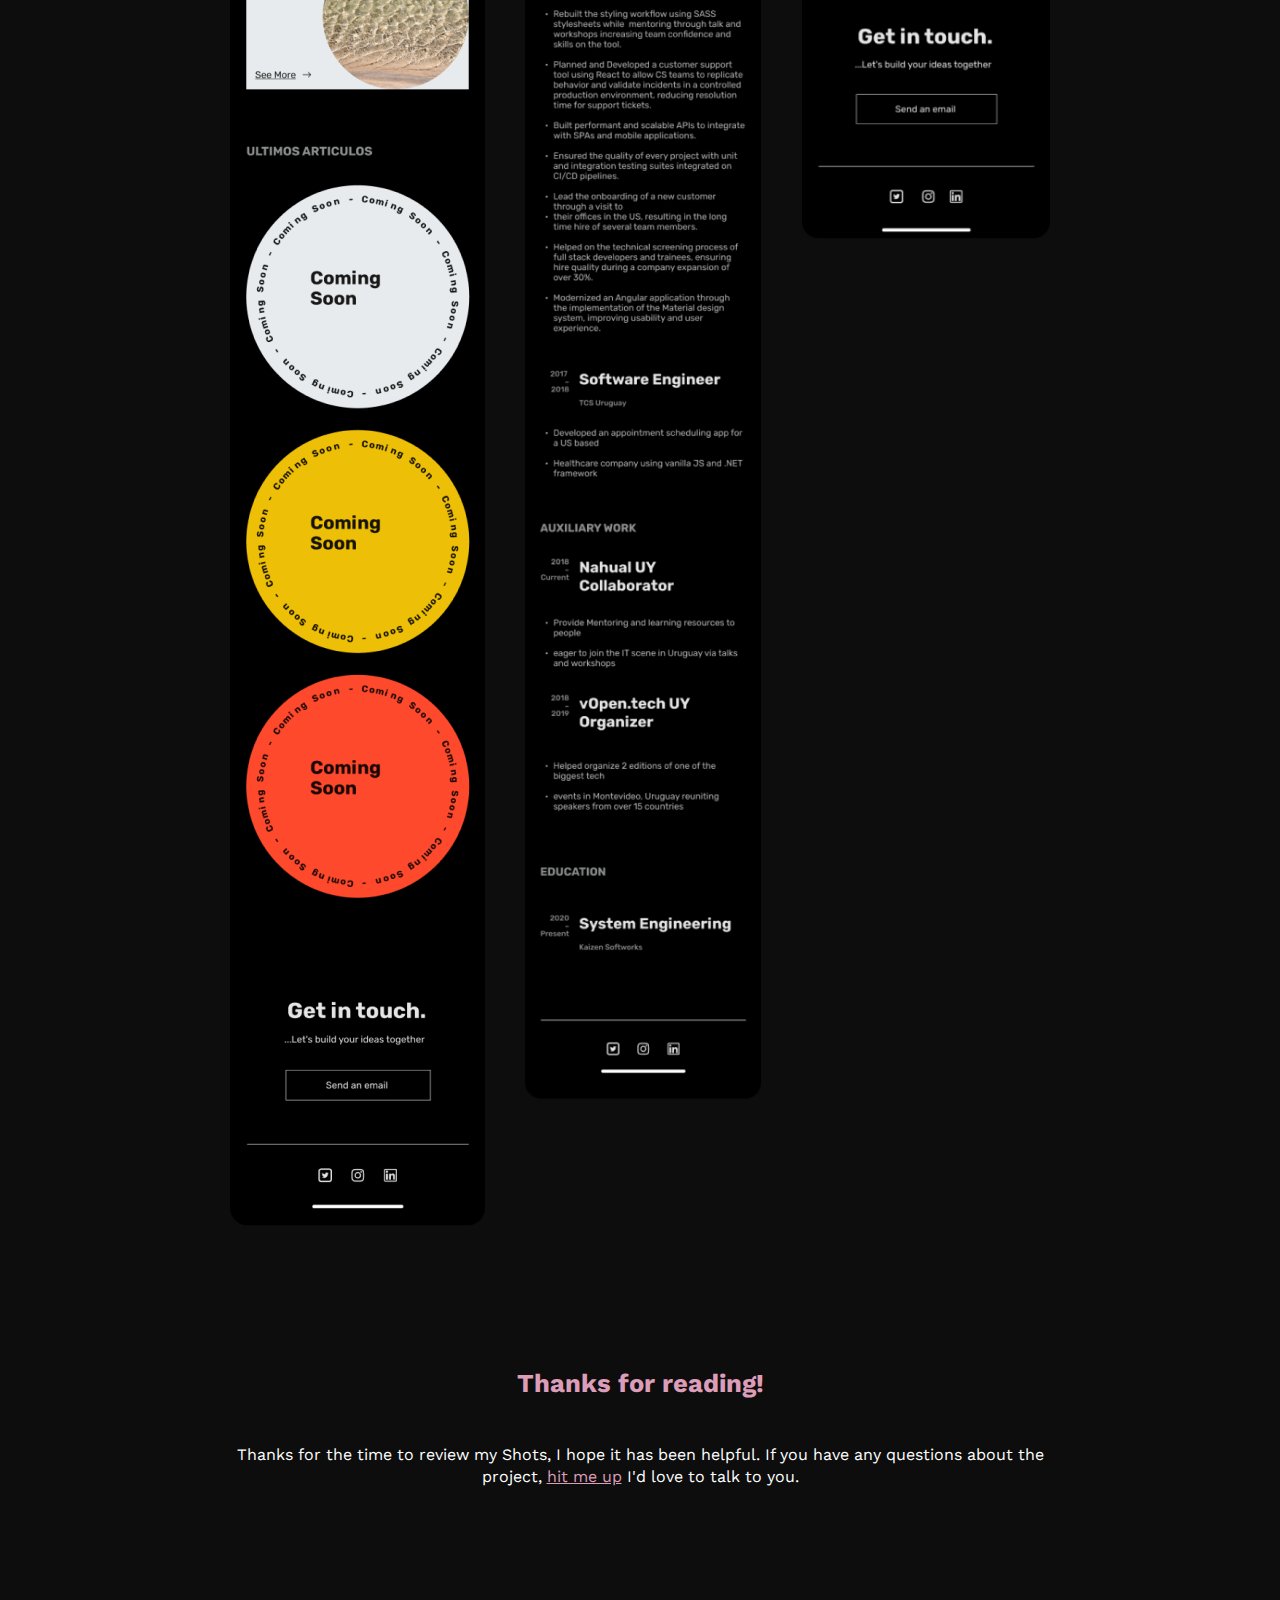
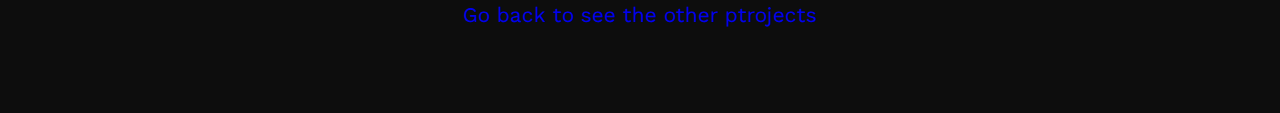
==== commit 52aed0ca: "fix nav bar in project pages" ====
--- a/proyecto__pablo-portfolio.html
+++ b/proyecto__pablo-portfolio.html
@@ -13,23 +13,28 @@
 <body>
     <header>
 		<div class="nav-content">
-			<a href="index.html" class="logo">Juan Leal</a>
-			<nav>
-				<ul class="nav-links">
-					<li>
-						<a href="#">About Me</a>
-					</li>
-					<li>
-						<a href="#">Works</a>
-					</li>
-				</ul>
+			<a href="index.html" class="logo buttn-back"> 
+                <svg width="18" height="18" viewBox="0 0 18 18" fill="none" xmlns="http://www.w3.org/2000/svg">
+                    <path d="M17.05 8V7.95H17H4.95071L10.4554 2.44536L10.4908 2.40987L10.4552 2.37452L9.03523 0.96452L8.99988 0.929414L8.96464 0.964645L0.964645 8.96464L0.929289 9L0.964645 9.03536L8.96464 17.0354L9 17.0707L9.03536 17.0354L10.4454 15.6254L10.4807 15.59L10.4454 15.5547L4.95056 10.05H17H17.05V10V8Z" fill="white" stroke="white" stroke-width="0.1"/>
+                </svg>                                      
+                <span>Go Back</span>
+            </a>
+            <nav>
+            <ul class="nav-links">
+                <li>
+                    <a href="#overview">Overview</a>
+                </li>
+                <li>
+                    <a href="#designs">Designs</a>
+                </li>
+            </ul>
 			</nav>
 		</div>
 	</header>
     <div class="wrapper">
         <section class="hero__project p-p__hero">
             <div class="hero-container__proyect">
-                <h1 class="project__h1">web developer Por<span class="space"></span>tfolio inspired on bauhaus</h1>
+                <h1 class="project__h1">Por<span class="space"></span>tfolio Web inspired on <strong>bauhaus</strong></h1>
                 <p class="hero_pre-tile">WEB DESIGN</p>
                 <img src="img/project-hero__pablo-portfolio.png" alt="project cover hero" class="hero-img__project">
             </div>
@@ -43,7 +48,7 @@
 				<p>Scroll down</p>
 			</div>
         </section>
-        <section class="description">
+        <section class="description" id="overview">
             <h2 class="title__description">01 The problem</h2>
             <div class="info-grid">
                 <h3 class="more-info__subtitl subtitle__overview">Overview</h3>
@@ -73,8 +78,8 @@
                 </div>
             </div>
         </section>
-        <section class="designs">
-            <h2 class="title__designs">02 Design</h2>
+        <section class="designs" id="designs">
+            <h2 class="title__designs p-p">02 Design</h2>
             <h3 class="design__title">Browser</h3>
             <div class="design-grid__p-p">
                 <div class="design-card__p-p p-p__landing">
--- a/css/main.css
+++ b/css/main.css
@@ -77,6 +77,17 @@
   font-size: 1.2rem;
 }
 
+header .buttn-back {
+  display: -webkit-box;
+  display: -ms-flexbox;
+  display: flex;
+  -webkit-box-align: center;
+      -ms-flex-align: center;
+          align-items: center;
+  justify-items: center;
+  gap: .4em;
+}
+
 .wrapper {
   padding: 0 2.1em 0;
   display: block;
@@ -97,7 +108,7 @@
   display: flex;
   position: absolute;
   z-index: -1;
-  padding: 1em 0 0;
+  padding: 2em 0 0;
 }
 
 .hero-image__container .hero-img .circle1 {
@@ -145,7 +156,7 @@
   -webkit-box-align: center;
       -ms-flex-align: center;
           align-items: center;
-  margin-top: 3.2em;
+  margin-top: 4em;
 }
 
 .scroll-down .scroll-down__icon {
@@ -250,7 +261,7 @@
 div.work-card .content p.desc {
   font-size: .9rem;
   margin: .4em 0;
-  line-height: 1.2rem;
+  line-height: 1.25rem;
   opacity: 90%;
 }
 
@@ -364,7 +375,7 @@
   display: flex;
   gap: 5em;
   list-style-type: none;
-  padding: .8em 0  0;
+  padding: .8em 0  .8em;
   margin: 0;
   height: 100%;
   width: 100%;
@@ -402,7 +413,7 @@
 }
 
 .hero__project .scroll-down {
-  margin: 8em 0 2em;
+  margin: 4.2em 0 2em;
 }
 
 .hero-container__proyect {
@@ -450,12 +461,12 @@
 }
 
 section.description {
-  padding-top: 4em;
+  padding-top: 8em;
   margin-bottom: 2em;
 }
 
 .title__description {
-  margin: 1em 0 2em;
+  margin: 0 0 2em;
 }
 
 .info-grid {
@@ -507,7 +518,7 @@
   font-size: 1rem;
   line-height: 1.4rem;
   opacity: 80%;
-  margin: .2em 0 1em;
+  margin: .1em 0 1em;
 }
 
 .info-grid .overview__grid .more-info__item {
@@ -579,12 +590,16 @@
   opacity: 80%;
 }
 
+section.designs {
+  padding-top: 8em;
+}
+
 .designs > :last-child {
   margin: 0 0 6em;
 }
 
 .title__designs {
-  margin-bottom: 2em;
+  margin: 0 0 1.6em;
 }
 
 .desgin-flex {
@@ -687,13 +702,13 @@
   -ms-grid-row: 2;
   -ms-grid-column: 1;
   grid-area: about-me;
-  margin: auto;
 }
 
 .design-grid__p-p .p-p__project-page {
   -ms-grid-row: 3;
   -ms-grid-column: 1;
   grid-area: project;
+  margin-bottom: 2em;
 }
 
 .design-grid__p-p .design__title--mobile {
@@ -843,7 +858,7 @@
   div.work-card .content p.desc {
     font-size: 1rem;
     margin: .8em .8em 0 0;
-    line-height: 1.4rem;
+    line-height: 1.2rem;
     padding-right: 1.4m;
     opacity: 95%;
   }
@@ -877,15 +892,15 @@
     background-size: cover;
   }
   .hero__project .scroll-down {
-    margin-top: 5em;
+    margin-top: 7em;
   }
   .hero-container__proyect {
     display: -ms-grid;
     display: grid;
     -ms-grid-columns: .5fr 2fr;
         grid-template-columns: .5fr 2fr;
-    -ms-grid-rows: .7fr .3fr;
-        grid-template-rows: .7fr .3fr;
+    -ms-grid-rows: .6fr .3fr;
+        grid-template-rows: .6fr .3fr;
     gap: 1em;
         grid-template-areas: 'heading hero-img'  'heading-sub hero-img';
@@ -912,8 +927,9 @@
   .info-grid {
     -ms-grid-columns: .5fr 1fr;
         grid-template-columns: .5fr 1fr;
-    -ms-grid-rows: 1fr 1fr;
-        grid-template-rows: 1fr 1fr;
+    -ms-grid-rows: 1fr min-content;
+        grid-template-rows: 1fr -webkit-min-content;
+        grid-template-rows: 1fr min-content;
     gap: 4em;
         grid-template-areas: 'overview desc-overview'  'background desc-background';
@@ -938,7 +954,7 @@
     -ms-grid-column: 1;
     -ms-grid-column-span: 2;
     grid-area: desc;
-    margin: .2em 0 1em;
+    margin: 0em 0 1em;
   }
   .info-grid .overview__grid .more-info__div--roles {
     -ms-grid-row: 2;
@@ -970,16 +986,16 @@
     margin: .2em 0 1.6em;
   }
   .title__description {
-    margin: 1em 0 3em;
+    margin: 0 0 3em;
   }
   .title__designs {
-    margin-bottom: 3em;
+    margin: 0 0 2.4em;
   }
   .designs > :last-child {
     margin: 0 0 8em;
   }
   .desgin-flex {
-    margin: 0 0 14em;
+    margin: 0 0 10em;
     -ms-grid-columns: 1fr 2.3fr;
         grid-template-columns: 1fr 2.3fr;
         grid-template-areas: 'design-desc design-img';
